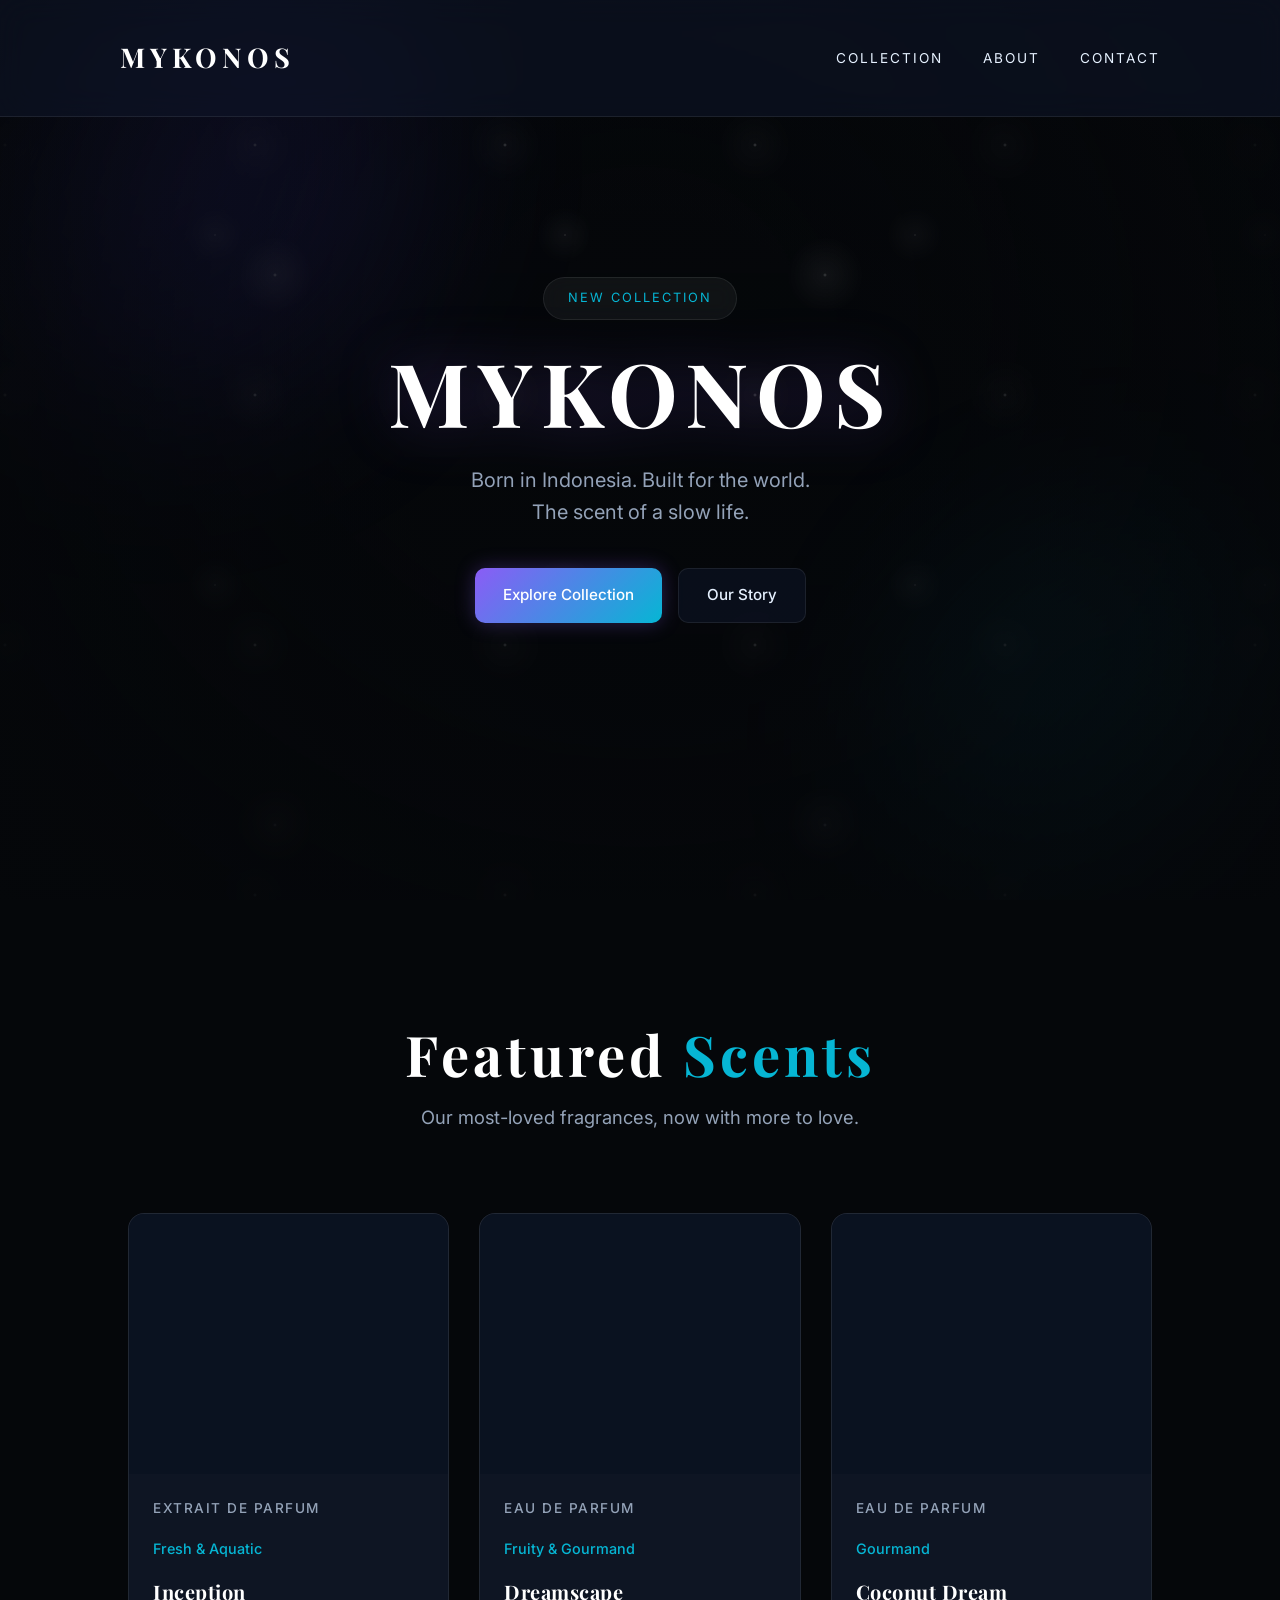
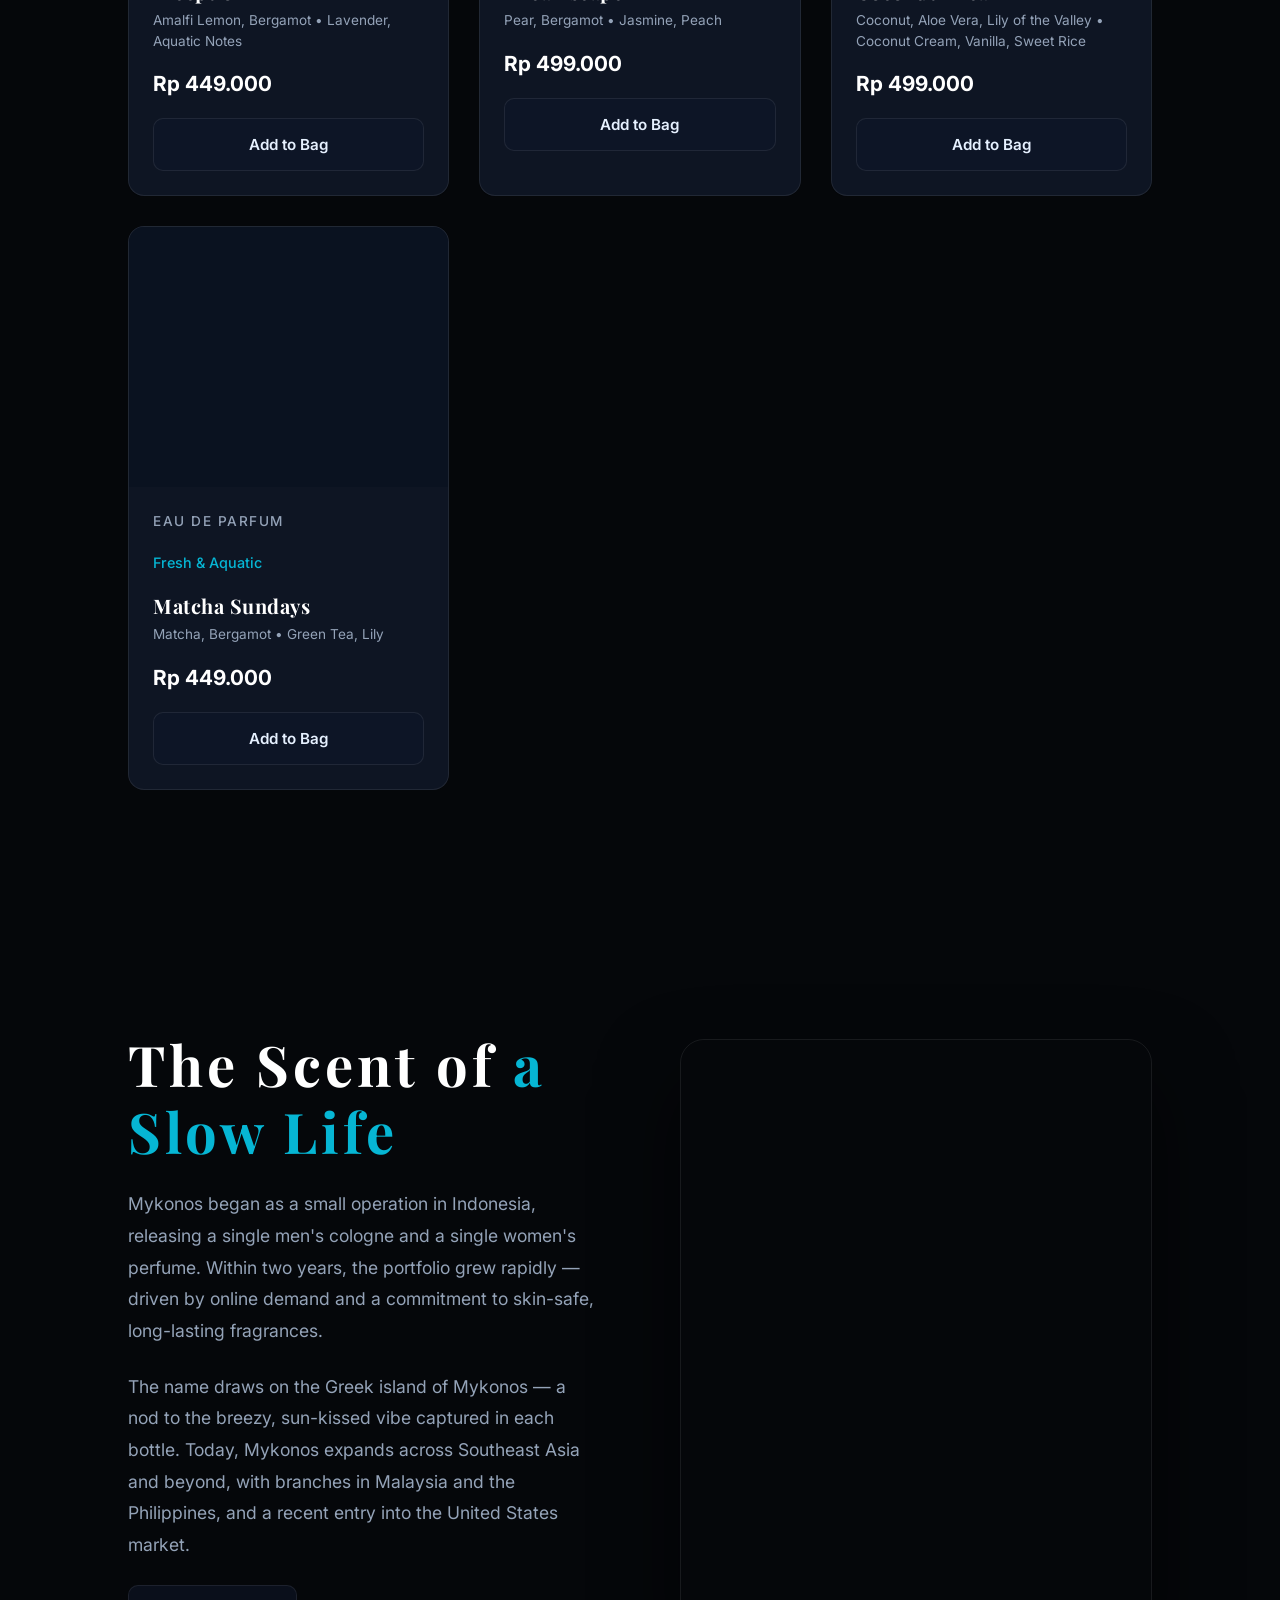
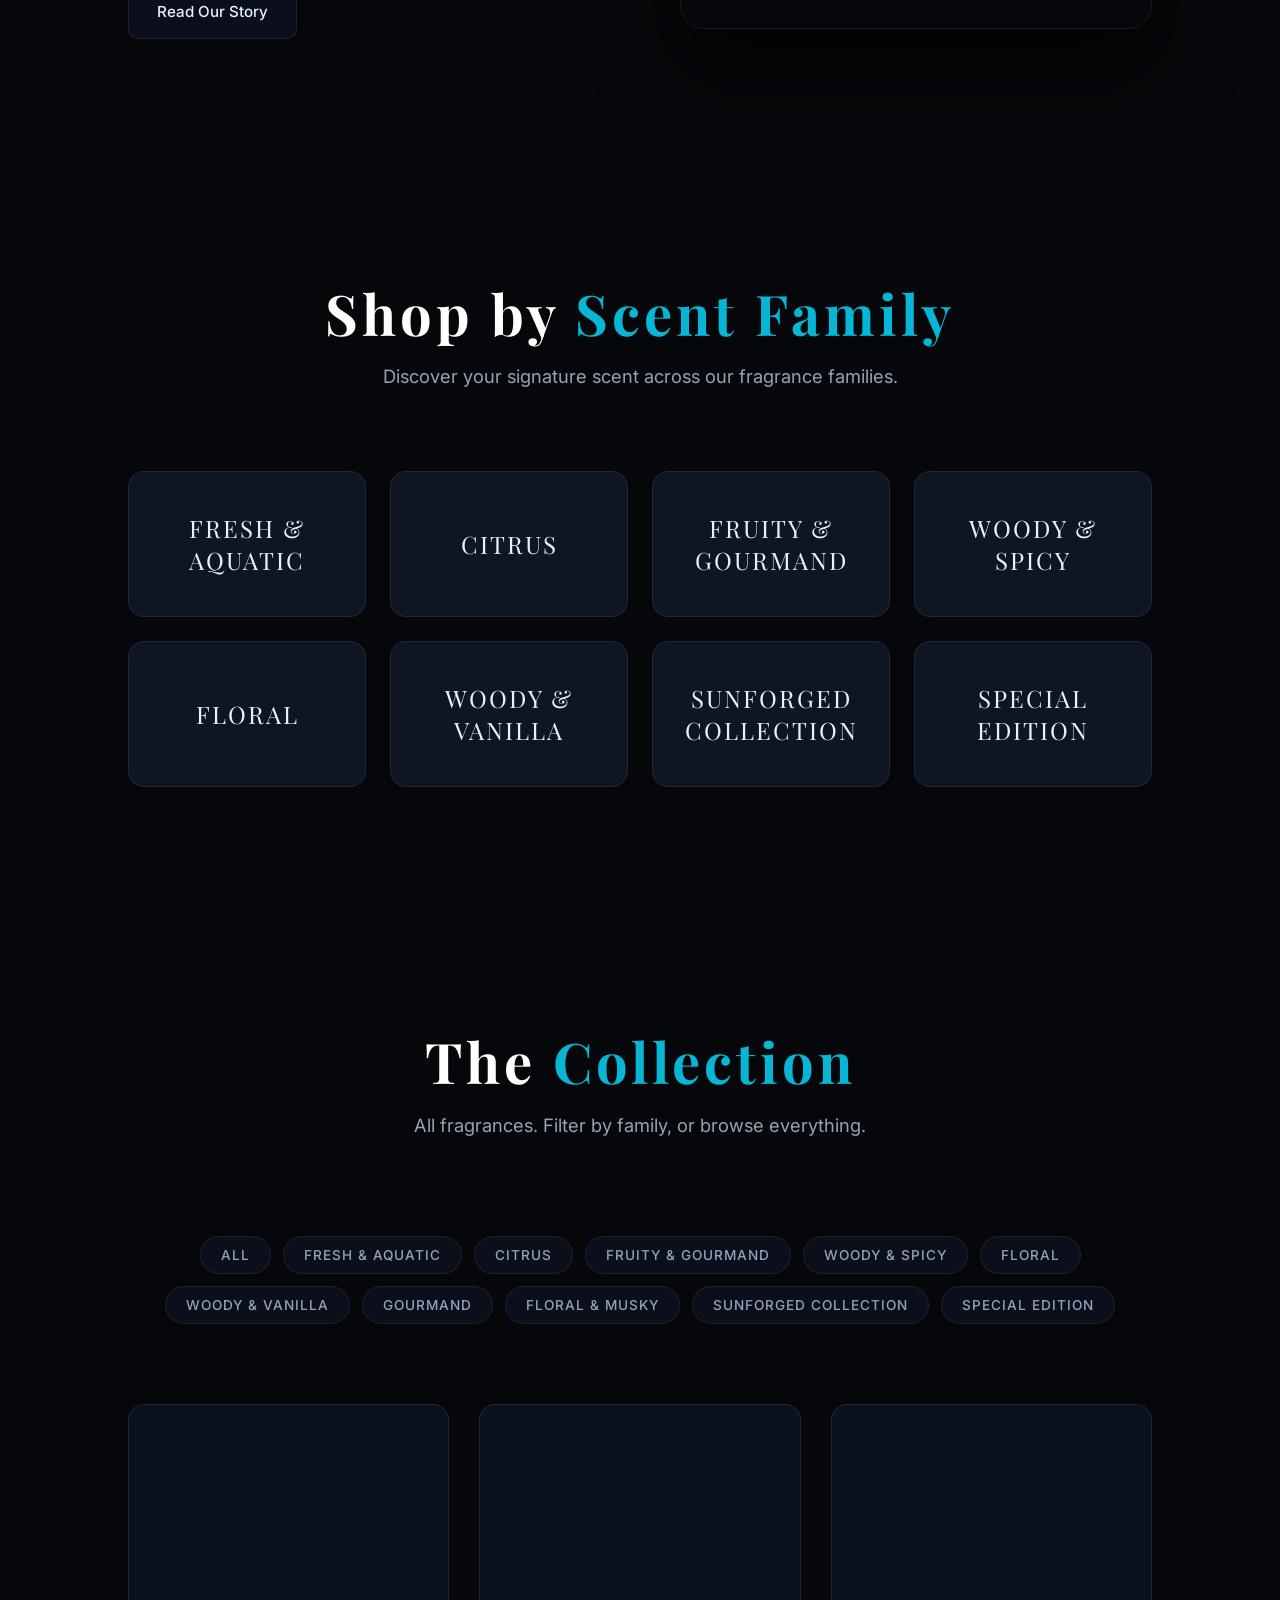
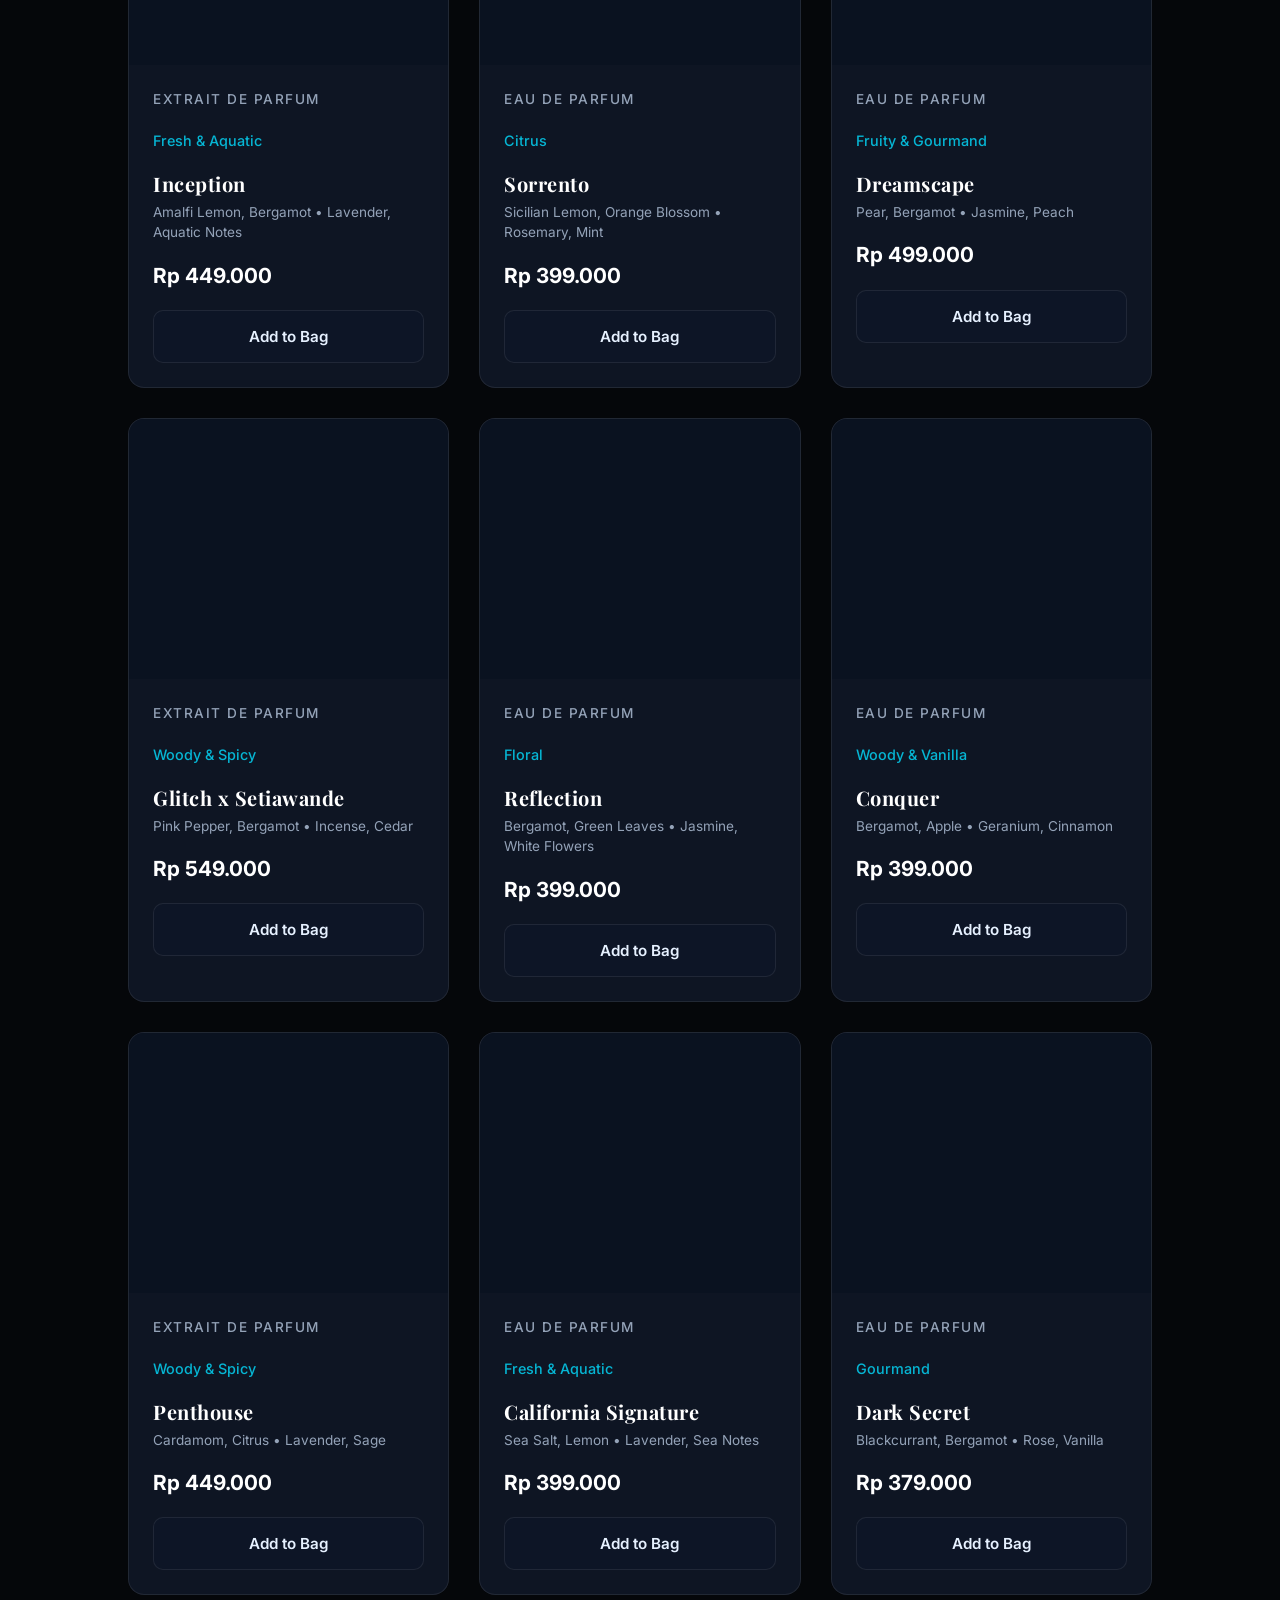
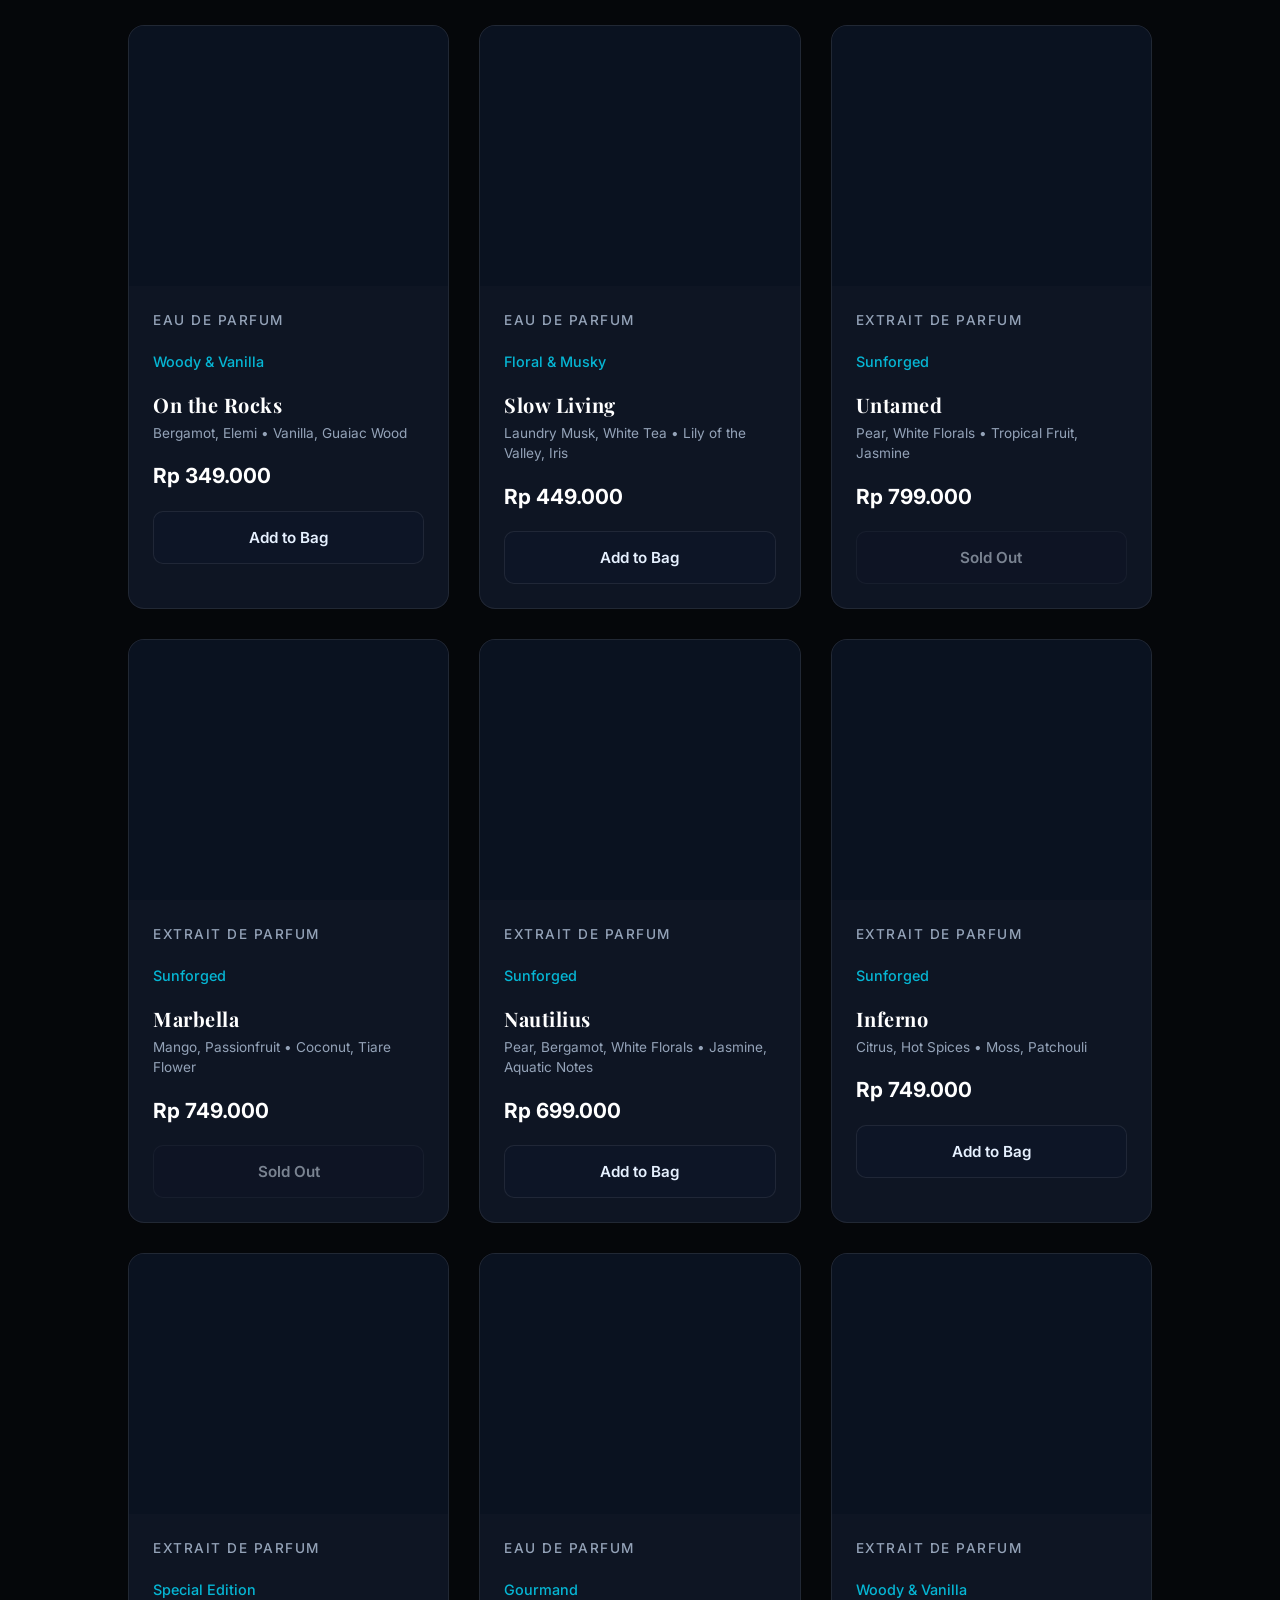
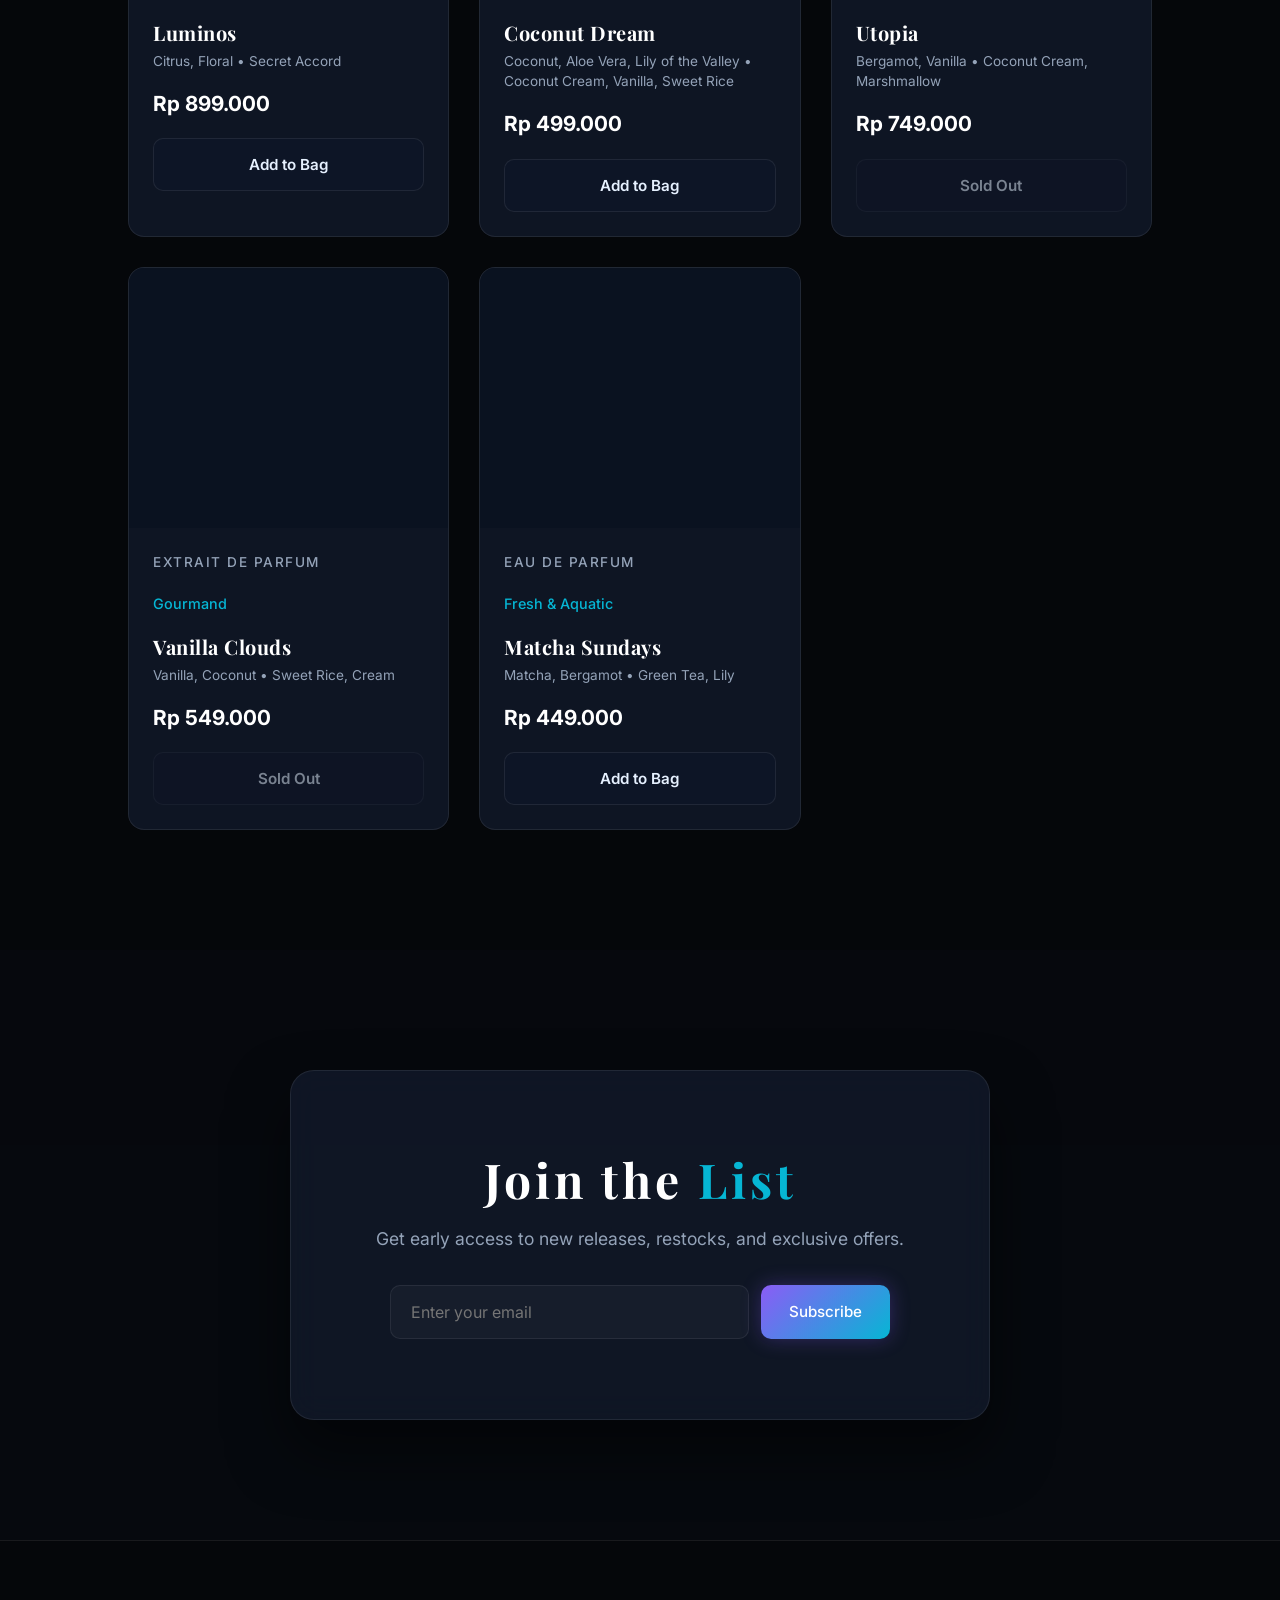
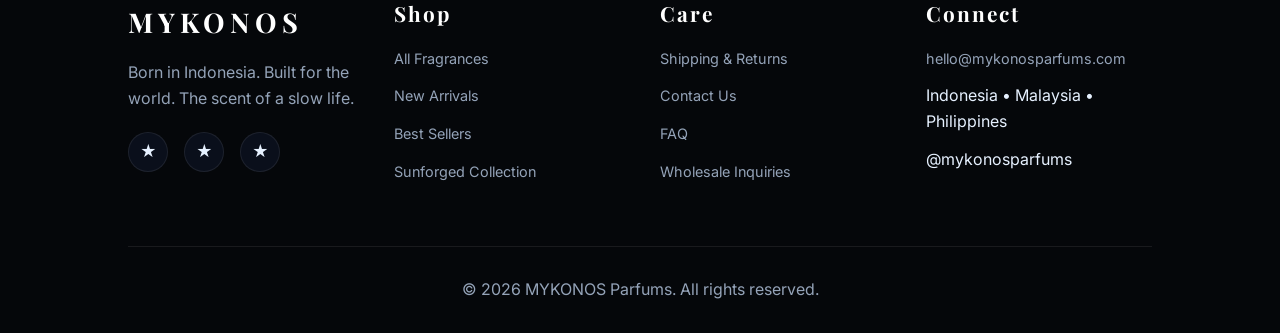
==== index.html @ 89424578 "refining" ====
<!DOCTYPE html>
<html lang="en">
<head>
    <meta charset="UTF-8">
    <meta name="viewport" content="width=device-width, initial-scale=1.0">
    <title>Mykonos Parfums — The Scent of a Slow Life</title>

    <link href="https://fonts.googleapis.com/css2?family=Playfair+Display:wght@500;700&family=Inter:wght@300;400;500&display=swap" rel="stylesheet">

    <link rel="stylesheet" href="assets/css/variables.css">
    <link rel="stylesheet" href="assets/css/layout.css">
    <link rel="stylesheet" href="assets/css/typography.css">
    <link rel="stylesheet" href="assets/css/components.css">
    <link rel="stylesheet" href="assets/css/pages.css">
    <link rel="stylesheet" href="assets/css/responsive.css">
</head>
<body>

<div class="nebula"></div>
<div class="stars"></div>

<nav class="navbar">
    <div class="nav-container">
        <div class="logo">MYKONOS</div>
        <ul class="nav-links">
            <li><a href="#collection">COLLECTION</a></li>
            <li><a href="#about">ABOUT</a></li>
            <li><a href="#contact">CONTACT</a></li>
        </ul>
        <button class="nav-mobile-btn" aria-label="Menu">☰</button>
    </div>
</nav>

<!-- HERO — Apple-style landing first section -->
<section class="hero landing-hero">
    <div class="hero-bg" style="background-image: url('Images and Videos/mykonos-grece.jpg')"></div>
    <div class="hero-overlay"></div>
    <div class="hero-content">
        <span class="hero-tag">New Collection</span>
        <h1>MYKONOS</h1>
        <p>Born in Indonesia. Built for the world.<br>The scent of a slow life.</p>
        <div class="hero-actions">
            <a href="#collection" class="btn btn-primary">Explore Collection</a>
            <a href="#about" class="btn btn-secondary">Our Story</a>
        </div>
    </div>
</section>

<!-- FEATURED SCENTS — horizontal highlight -->
<section class="section landing-section" id="featured">
    <div class="container">
        <div class="section-header">
            <h2>Featured <span>Scents</span></h2>
            <p>Our most-loved fragrances, now with more to love.</p>
        </div>
        <div class="products-grid" id="featured-grid"></div>
    </div>
</section>

<!-- BRAND STORY — centered text + image -->
<section class="section landing-section story-section" id="story">
    <div class="container story-layout">
        <div class="story-text">
            <h2>The Scent of <span>a Slow Life</span></h2>
            <p class="story-lead">
                Mykonos began as a small operation in Indonesia, releasing a single men's cologne and a single women's perfume.
                Within two years, the portfolio grew rapidly — driven by online demand and a commitment to skin-safe, long-lasting fragrances.
            </p>
            <p>
                The name draws on the Greek island of Mykonos — a nod to the breezy, sun-kissed vibe captured in each bottle.
                Today, Mykonos expands across Southeast Asia and beyond, with branches in Malaysia and the Philippines,
                and a recent entry into the United States market.
            </p>
            <a href="#about" class="btn btn-secondary">Read Our Story</a>
        </div>
        <div class="story-image">
            <div class="story-media-wrap">
                <img src="Images and Videos/mykonos-grece.jpg" alt="Mykonos Brand" loading="lazy" onerror="this.style.display='none'">
            </div>
        </div>
    </div>
</section>

<!-- COLLECTION CATEGORIES — Apple-style category tiles -->
<section class="section landing-section" id="categories">
    <div class="container">
        <div class="section-header">
            <h2>Shop by <span>Scent Family</span></h2>
            <p>Discover your signature scent across our fragrance families.</p>
        </div>
        <div class="category-grid" id="category-grid"></div>
    </div>
</section>

<!-- FULL COLLECTION -->
<section class="section landing-section" id="collection">
    <div class="container">
        <div class="section-header">
            <h2>The <span>Collection</span></h2>
            <p>All fragrances. Filter by family, or browse everything.</p>
        </div>
        <div class="collection-header-actions">
            <div class="collection-count" id="collection-count"></div>
            <div class="filters" id="filters"></div>
        </div>
        <div class="products-grid" id="collection-grid"></div>
    </div>
</section>

<!-- NEWSLETTER -->
<section class="section landing-section newsletter-section">
    <div class="container newsletter-card">
        <div class="newsletter-content">
            <h2>Join the <span>List</span></h2>
            <p>Get early access to new releases, restocks, and exclusive offers.</p>
            <form class="newsletter-form" id="newsletter-form">
                <input type="email" placeholder="Enter your email" required />
                <button type="submit" class="btn btn-primary">Subscribe</button>
            </form>
        </div>
    </div>
</section>

<footer>
    <div class="container">
        <div class="footer-grid">
            <div class="footer-brand">
                <div class="logo">MYKONOS</div>
                <p>Born in Indonesia. Built for the world. The scent of a slow life.</p>
                <div class="social-links">
                    <a href="#" aria-label="Instagram">★</a>
                    <a href="#" aria-label="TikTok">★</a>
                    <a href="#" aria-label="WhatsApp">★</a>
                </div>
            </div>
            <div class="footer-section">
                <h4>Shop</h4>
                <ul>
                    <li><a href="#collection">All Fragrances</a></li>
                    <li><a href="#collection">New Arrivals</a></li>
                    <li><a href="#collection">Best Sellers</a></li>
                    <li><a href="#collection">Sunforged Collection</a></li>
                </ul>
            </div>
            <div class="footer-section">
                <h4>Care</h4>
                <ul>
                    <li><a href="#">Shipping &amp; Returns</a></li>
                    <li><a href="#contact">Contact Us</a></li>
                    <li><a href="#">FAQ</a></li>
                    <li><a href="#">Wholesale Inquiries</a></li>
                </ul>
            </div>
            <div class="footer-section">
                <h4>Connect</h4>
                <ul>
                    <li><a href="mailto:hello@mykonosparfums.com">hello@mykonosparfums.com</a></li>
                    <li>Indonesia • Malaysia • Philippines</li>
                    <li>@mykonosparfums</li>
                </ul>
            </div>
        </div>
        <div class="footer-bottom">
            <p>&copy; 2026 MYKONOS Parfums. All rights reserved.</p>
        </div>
    </div>
</footer>

<script src="assets/js/config.js"></script>
<script src="assets/js/products.js"></script>
<script src="assets/js/nav.js"></script>
<script>
    document.addEventListener("DOMContentLoaded", async () => {
        initNav();
        await catalog.init("#collection-grid", "collection-count");

        // Featured scents (best sellers + new)
        const featured = catalog.products.filter(p => p.badge === "best-seller" || p.badge === "new");
        const featuredGrid = document.getElementById("featured-grid");
        if (featuredGrid) {
            featuredGrid.innerHTML = featured.map(p => catalog.cardHTML(p)).join("");
        }

        // Category tiles
        const categories = [
            { name: "Fresh & Aquatic", key: "Fresh & Aquatic" },
            { name: "Citrus", key: "Citrus" },
            { name: "Fruity & Gourmand", key: "Fruity & Gourmand" },
            { name: "Woody & Spicy", key: "Woody & Spicy" },
            { name: "Floral", key: "Floral" },
            { name: "Woody & Vanilla", key: "Woody & Vanilla" },
            { name: "Sunforged Collection", key: "sunforged" },
            { name: "Special Edition", key: "Special Edition" }
        ];
        const catGrid = document.getElementById("category-grid");
        if (catGrid) {
            catGrid.innerHTML = categories.map(c => `
                <button class="category-tile" data-filter="${c.key}">
                    <span class="category-name">${c.name}</span>
                </button>
            `).join("");
            catGrid.querySelectorAll(".category-tile").forEach(btn => {
                btn.addEventListener("click", () => {
                    catalog.setFilter(btn.dataset.filter);
                    document.getElementById("collection").scrollIntoView({ behavior: "smooth" });
                });
            });
        }

        // Filter buttons for collection section
        const filterLabels = {
            all: "All",
            "Fresh & Aquatic": "Fresh & Aquatic",
            Citrus: "Citrus",
            "Fruity & Gourmand": "Fruity & Gourmand",
            "Woody & Spicy": "Woody & Spicy",
            Floral: "Floral",
            "Woody & Vanilla": "Woody & Vanilla",
            Gourmand: "Gourmand",
            "Floral & Musky": "Floral & Musky",
            Sunforged: "Sunforged Collection",
            "Special Edition": "Special Edition"
        };
        const filtersEl = document.getElementById("filters");
        const allFilters = ["all", ...Object.keys(filterLabels).filter(f => f !== "all")];
        filtersEl.innerHTML = allFilters.map(f => `
            <button class="filter-btn" data-filter="${f}">${filterLabels[f] || f}</button>
        `).join("");
        filtersEl.querySelectorAll(".filter-btn").forEach(btn => {
            btn.addEventListener("click", () => {
                catalog.setFilter(btn.dataset.filter);
            });
        });

        // Newsletter form
        const nlForm = document.getElementById("newsletter-form");
        if (nlForm) {
            nlForm.addEventListener("submit", (e) => {
                e.preventDefault();
                const btn = nlForm.querySelector("button");
                const orig = btn.textContent;
                btn.textContent = "Subscribed...";
                btn.disabled = true;
                setTimeout(() => {
                    btn.textContent = "Subscribe";
                    btn.disabled = false;
                    nlForm.reset();
                    alert("Thank you for subscribing!");
                }, 1000);
            });
        }
    });
</script>

</body>
</html>
---- assets/css/variables.css ----
/* =========================================
   MYKONOS PARFUMS — CSS VARIABLES
   Dark Space Theme
   ========================================= */
:root {
    /* Backgrounds */
    --bg-deep: #05070a;
    --bg-surface: rgba(15, 23, 42, 0.55);
    --bg-card: rgba(20, 30, 50, 0.65);
    --bg-card-hover: rgba(30, 40, 60, 0.75);

    /* Text */
    --text-main: #e6f1ff;
    --text-muted: #94a3b8;
    --text-accent: #06b6d4;
    --text-gold: #f59e0b;

    /* Accents */
    --accent-purple: #8b5cf6;
    --accent-teal: #06b6d4;
    --accent-gold: #f59e0b;
    --accent-pink: #ec4899;
    --accent-glow: rgba(139, 92, 246, 0.35);

    /* Borders */
    --border: rgba(255, 255, 255, 0.08);
    --border-focus: rgba(139, 92, 246, 0.4);

    /* Badge colors */
    --badge-new: #06b6d4;
    --badge-best: #8b5cf6;
    --badge-collab: #ec4899;
    --badge-sunforged: #f59e0b;
    --badge-glow: #a855f7;
    --badge-sold: #64748b;

    /* Typography */
    --font-serif: 'Playfair Display', serif;
    --font-sans: 'Inter', sans-serif;

    /* Transitions & spacing */
    --transition: 0.4s cubic-bezier(0.23, 1, 0.32, 1);
    --transition-fast: 0.2s ease;
    --radius: 16px;
    --radius-lg: 24px;
    --max-width: 1200px;
    --header-height: 80px;
}
---- assets/css/layout.css ----
/* =========================================
   MYKONOS PARFUMS — RESET & BASE
   ========================================= */
* {
    margin: 0;
    padding: 0;
    box-sizing: border-box;
}

html {
    scroll-behavior: smooth;
}

body {
    background: var(--bg-deep);
    color: var(--text-main);
    font-family: var(--font-sans);
    overflow-x: hidden;
    line-height: 1.6;
}

a {
    color: inherit;
    text-decoration: none;
}

ul, ol {
    list-style: none;
}

img {
    max-width: 100%;
    display: block;
}

button {
    font-family: inherit;
    cursor: pointer;
    border: none;
    background: none;
}

input, textarea, select {
    font-family: inherit;
}

.section {
    padding: 100px 10%;
    position: relative;
    z-index: 1;
}

.section-header {
    text-align: center;
    margin-bottom: 60px;
}

.section-header h2 {
    font-family: var(--font-serif);
    font-size: 3rem;
    letter-spacing: 3px;
    color: #ffffff;
    margin-bottom: 12px;
}

.section-header p {
    color: var(--text-muted);
    font-size: 1.1rem;
}

.section-header h2 span {
    color: var(--accent-teal);
}

.container {
    max-width: var(--max-width);
    margin: 0 auto;
}

/* NEBULA BACKGROUND */
.nebula {
    position: fixed;
    inset: 0;
    z-index: -1;
    overflow: hidden;
}

.nebula::before,
.nebula::after {
    content: "";
    position: absolute;
    border-radius: 50%;
    filter: blur(80px);
    opacity: 0.35;
    animation: nebula-drift 20s ease-in-out infinite alternate;
}

.nebula::before {
    width: 600px;
    height: 600px;
    background: radial-gradient(circle, #4f46e5, transparent);
    top: -150px;
    left: -150px;
    animation-delay: 0s;
}

.nebula::after {
    width: 500px;
    height: 500px;
    background: radial-gradient(circle, #0891b2, transparent);
    bottom: -100px;
    right: -100px;
    animation-delay: -5s;
}

@keyframes nebula-drift {
    0% { transform: translate(0, 0) scale(1); }
    100% { transform: translate(40px, -60px) scale(1.15); }
}

/* STARFIELD */
.stars {
    position: fixed;
    inset: 0;
    z-index: -1;
    opacity: 0.4;
    pointer-events: none;
    background-image:
        radial-gradient(white, rgba(255,255,255,0.2) 2px, transparent 40px),
        radial-gradient(white, rgba(255,255,255,0.15) 1px, transparent 30px),
        radial-gradient(white, rgba(255,255,255,0.1) 2px, transparent 40px);
    background-size: 550px 550px, 350px 350px, 250px 250px;
    background-position: 0 0, 40px 60px, 130px 270px;
}
---- assets/css/typography.css ----
/* =========================================
   MYKONOS PARFUMS — TYPOGRAPHY
   ========================================= */
h1, h2, h3, h4 {
    font-family: var(--font-serif);
    font-weight: 700;
    letter-spacing: 0.5px;
    line-height: 1.2;
}

p {
    color: var(--text-muted);
    font-size: 1rem;
}

/* NAVBAR */
.navbar {
    position: fixed;
    width: 100%;
    top: 0;
    z-index: 200;
    background: var(--bg-surface);
    backdrop-filter: blur(16px);
    border-bottom: 1px solid var(--border);
}

.nav-container {
    display: flex;
    justify-content: space-between;
    align-items: center;
    padding: 18px 60px;
    max-width: var(--max-width);
    margin: 0 auto;
}

.logo {
    font-family: var(--font-serif);
    font-size: 1.7rem;
    letter-spacing: 5px;
    color: #ffffff;
    font-weight: 700;
}

.nav-links {
    display: flex;
    gap: 40px;
    list-style: none;
}

.nav-links a {
    text-decoration: none;
    color: var(--text-main);
    font-size: 0.85rem;
    letter-spacing: 2px;
    text-transform: uppercase;
    transition: var(--transition);
    position: relative;
}

.nav-links a::after {
    content: "";
    position: absolute;
    bottom: -4px;
    left: 0;
    width: 0;
    height: 1.5px;
    background: linear-gradient(90deg, var(--accent-purple), var(--accent-teal));
    transition: var(--transition);
}

.nav-links a:hover {
    color: var(--accent-teal);
}

.nav-links a:hover::after {
    width: 100%;
}

.nav-mobile-btn {
    display: none;
    color: var(--text-main);
    font-size: 1.5rem;
}

/* HERO */
.hero {
    height: 100vh;
    position: relative;
    overflow: hidden;
    display: flex;
    align-items: center;
    justify-content: center;
    text-align: center;
    padding: 0 20px;
}

.hero video {
    position: absolute;
    inset: 0;
    width: 100%;
    height: 100%;
    object-fit: cover;
    z-index: 0;
    transform: scale(1.05);
}

.hero::before {
    content: "";
    position: absolute;
    inset: 0;
    background: radial-gradient(circle at 50% 50%, transparent 30%, var(--bg-deep) 100%);
    z-index: 1;
}

.hero-content {
    position: relative;
    z-index: 2;
    max-width: 800px;
}

.hero-tag {
    display: inline-block;
    padding: 8px 20px;
    background: var(--bg-surface);
    border: 1px solid var(--border);
    border-radius: 50px;
    font-size: 0.8rem;
    text-transform: uppercase;
    letter-spacing: 2px;
    color: var(--accent-teal);
    margin-bottom: 20px;
    backdrop-filter: blur(10px);
}

.hero h1 {
    font-size: 6rem;
    letter-spacing: 10px;
    text-transform: uppercase;
    color: #ffffff;
    margin: 0 0 20px 0;
    filter: drop-shadow(0 0 30px rgba(139, 92, 246, 0.4));
    animation: hero-glow 4s ease-in-out infinite alternate;
}

@keyframes hero-glow {
    0% { filter: drop-shadow(0 0 25px rgba(139, 92, 246, 0.3)); }
    100% { filter: drop-shadow(0 0 40px rgba(139, 92, 246, 0.6)); }
}

.hero p {
    color: var(--text-muted);
    font-size: 1.1rem;
    margin-bottom: 30px;
    max-width: 600px;
    margin-left: auto;
    margin-right: auto;
}

.hero-actions {
    display: flex;
    gap: 16px;
    justify-content: center;
    flex-wrap: wrap;
}

.btn {
    display: inline-flex;
    align-items: center;
    justify-content: center;
    gap: 8px;
    padding: 14px 28px;
    border-radius: 10px;
    font-weight: 500;
    font-size: 0.95rem;
    transition: var(--transition);
    text-decoration: none;
}

.btn-primary {
    background: linear-gradient(135deg, var(--accent-purple), var(--accent-teal));
    color: #ffffff;
    box-shadow: 0 0 20px rgba(139, 92, 246, 0.3);
}

.btn-primary:hover {
    filter: brightness(1.15);
    transform: translateY(-2px);
    box-shadow: 0 0 30px rgba(139, 92, 246, 0.5);
}

.btn-secondary {
    background: var(--bg-surface);
    border: 1px solid var(--border);
    color: var(--text-main);
}

.btn-secondary:hover {
    border-color: var(--accent-purple);
    color: #ffffff;
    background: rgba(139, 92, 246, 0.1);
}
---- assets/css/components.css ----
/* =========================================
   MYKONOS PARFUMS — COMPONENTS
   Product cards, badges, filters, forms
   ========================================= */

/* BADGES */
.badge {
    display: inline-flex;
    align-items: center;
    gap: 6px;
    padding: 4px 10px;
    border-radius: 20px;
    font-size: 0.7rem;
    font-weight: 600;
    text-transform: uppercase;
    letter-spacing: 1px;
}

.badge-new { background: rgba(6, 182, 212, 0.15); color: var(--badge-new); border: 1px solid rgba(6, 182, 212, 0.3); }
.badge-best { background: rgba(139, 92, 246, 0.15); color: var(--badge-best); border: 1px solid rgba(139, 92, 246, 0.3); }
.badge-collab { background: rgba(236, 72, 153, 0.15); color: var(--badge-collab); border: 1px solid rgba(236, 72, 153, 0.3); }
.badge-sunforged { background: rgba(245, 158, 11, 0.15); color: var(--badge-sunforged); border: 1px solid rgba(245, 158, 11, 0.3); }
.badge-glow { background: rgba(168, 85, 247, 0.15); color: var(--badge-glow); border: 1px solid rgba(168, 85, 247, 0.3); }
.badge-sold { background: rgba(100, 116, 139, 0.15); color: var(--badge-sold); border: 1px solid rgba(100, 116, 139, 0.3); }

/* PRODUCT GRID */
.products-grid {
    display: grid;
    grid-template-columns: repeat(auto-fill, minmax(240px, 1fr));
    gap: 30px;
}

.product-card {
    background: var(--bg-card);
    border: 1px solid var(--border);
    border-radius: var(--radius);
    overflow: hidden;
    backdrop-filter: blur(10px);
    transition: var(--transition);
    display: flex;
    flex-direction: column;
    position: relative;
}

.product-card::before {
    content: "";
    position: absolute;
    inset: 0;
    background: linear-gradient(135deg, rgba(139, 92, 246, 0.05), rgba(6, 182, 212, 0.05));
    opacity: 0;
    transition: var(--transition);
    pointer-events: none;
}

.product-card:hover {
    transform: translateY(-8px);
    border-color: rgba(139, 92, 246, 0.4);
    box-shadow: 0 30px 60px rgba(139, 92, 246, 0.15);
}

.product-card:hover::before {
    opacity: 1;
}

.product-img-wrap {
    height: 260px;
    position: relative;
    overflow: hidden;
    background: #0a1220;
}

.product-img {
    width: 100%;
    height: 100%;
    object-fit: cover;
    transition: var(--transition);
}

.product-card:hover .product-img {
    transform: scale(1.05);
}

.product-actions-overlay {
    position: absolute;
    inset: 0;
    display: flex;
    align-items: center;
    justify-content: center;
    gap: 12px;
    opacity: 0;
    transition: var(--transition);
    background: rgba(5, 7, 10, 0.7);
    backdrop-filter: blur(4px);
}

.product-card:hover .product-actions-overlay {
    opacity: 1;
}

.quick-add {
    width: 40px;
    height: 40px;
    border-radius: 50%;
    background: linear-gradient(135deg, var(--accent-purple), var(--accent-teal));
    color: #ffffff;
    display: flex;
    align-items: center;
    justify-content: center;
    font-size: 1rem;
    transition: var(--transition);
}

.quick-add:hover {
    transform: scale(1.1);
    box-shadow: 0 0 20px rgba(139, 92, 246, 0.5);
}

.product-info {
    padding: 20px;
    flex: 1;
    display: flex;
    flex-direction: column;
}

.product-meta {
    display: flex;
    justify-content: space-between;
    align-items: flex-start;
    gap: 10px;
    margin-bottom: 10px;
    flex-wrap: wrap;
}

.product-badge {
    margin-top: 4px;
}

.product-card h3 {
    font-size: 1.15rem;
    margin: 0 0 6px 0;
    color: #ffffff;
}

.product-edition {
    font-size: 0.8rem;
    color: var(--text-muted);
    text-transform: uppercase;
    letter-spacing: 1px;
    font-weight: 500;
}

.product-family {
    font-size: 0.8rem;
    color: var(--accent-teal);
    margin-bottom: 10px;
    font-weight: 500;
}

.product-notes {
    font-size: 0.75rem;
    color: var(--text-muted);
    margin-bottom: 14px;
    line-height: 1.5;
}

.product-price {
    font-size: 1.1rem;
    font-weight: 600;
    color: #ffffff;
    margin-bottom: 12px;
}

.product-btn {
    width: 100%;
    padding: 12px;
    background: var(--bg-surface);
    border: 1px solid var(--border);
    color: var(--text-main);
    border-radius: 8px;
    font-weight: 500;
    font-size: 0.9rem;
    transition: var(--transition);
}

.product-btn:hover {
    background: var(--accent-purple);
    border-color: var(--accent-purple);
    color: #ffffff;
}

.product-btn:disabled {
    opacity: 0.5;
    cursor: not-allowed;
}

/* FILTERS */
.filters {
    display: flex;
    gap: 12px;
    flex-wrap: wrap;
    justify-content: center;
    margin-bottom: 50px;
}

.filter-btn {
    padding: 10px 20px;
    border-radius: 50px;
    border: 1px solid var(--border);
    background: var(--bg-surface);
    color: var(--text-muted);
    font-size: 0.85rem;
    font-weight: 500;
    transition: var(--transition);
    cursor: pointer;
    text-transform: uppercase;
    letter-spacing: 1px;
}

.filter-btn:hover {
    border-color: var(--accent-purple);
    color: #ffffff;
    background: rgba(139, 92, 246, 0.1);
}

.filter-btn.active {
    background: var(--accent-purple);
    border-color: var(--accent-purple);
    color: #ffffff;
    box-shadow: 0 0 20px rgba(139, 92, 246, 0.3);
}

/* PRODUCT DETAIL PAGE */
.product-hero {
    padding: 140px 10% 80px;
    position: relative;
    overflow: hidden;
}

.product-hero video {
    position: absolute;
    inset: 0;
    width: 100%;
    height: 100%;
    object-fit: cover;
    z-index: 0;
    opacity: 0.6;
}

.product-hero::before {
    content: "";
    position: absolute;
    inset: 0;
    background: radial-gradient(circle at 50% 50%, transparent 20%, var(--bg-deep) 100%);
    z-index: 1;
}

.product-hero-content {
    position: relative;
    z-index: 2;
    max-width: 700px;
    text-align: center;
}

.product-hero h1 {
    font-size: 4rem;
    letter-spacing: 6px;
    margin-bottom: 16px;
    color: #ffffff;
}

.product-hero .badge {
    margin-bottom: 20px;
    display: inline-block;
}

.product-detail {
    padding: 80px 10%;
    display: grid;
    grid-template-columns: 1fr 1fr;
    gap: 80px;
    align-items: start;
}

.product-detail-image {
    position: relative;
    border-radius: var(--radius-lg);
    overflow: hidden;
    border: 1px solid var(--border);
    box-shadow: 0 30px 60px rgba(0, 0, 0, 0.5);
}

.product-detail-image img {
    width: 100%;
    height: auto;
    display: block;
}

.product-detail-image::after {
    content: "";
    position: absolute;
    inset: 0;
    background: linear-gradient(to bottom, transparent 0%, rgba(5, 7, 10, 0.4) 100%);
    pointer-events: none;
}

.product-detail-info {
    display: flex;
    flex-direction: column;
    gap: 24px;
}

.product-detail-meta {
    display: flex;
    gap: 16px;
    flex-wrap: wrap;
}

.product-detail-meta span {
    font-size: 0.85rem;
    color: var(--text-muted);
    text-transform: uppercase;
    letter-spacing: 1px;
}

.product-detail-info h1 {
    font-size: 3rem;
    letter-spacing: 3px;
    margin-bottom: 16px;
    color: #ffffff;
}

.product-family-tag {
    font-size: 0.9rem;
    color: var(--accent-teal);
    font-weight: 500;
    text-transform: uppercase;
    letter-spacing: 1px;
}

.product-price-block {
    font-size: 1.5rem;
    font-weight: 700;
    color: #ffffff;
}

.product-sizes {
    display: flex;
    gap: 12px;
    margin: 20px 0;
}

.size-btn {
    padding: 12px 20px;
    border: 1px solid var(--border);
    background: var(--bg-surface);
    color: var(--text-main);
    border-radius: 8px;
    font-size: 0.9rem;
    transition: var(--transition);
    cursor: pointer;
}

.size-btn:hover, .size-btn.active {
    border-color: var(--accent-purple);
    background: rgba(139, 92, 246, 0.15);
    color: #ffffff;
}

.product-notes-section h3 {
    font-family: var(--font-serif);
    font-size: 1.5rem;
    color: #ffffff;
    margin-bottom: 16px;
}

.notes-grid {
    display: grid;
    grid-template-columns: repeat(3, 1fr);
    gap: 16px;
}

.note-group h4 {
    color: var(--accent-teal);
    font-size: 0.9rem;
    text-transform: uppercase;
    letter-spacing: 1px;
    margin-bottom: 8px;
}

.note-group ul {
    list-style: none;
    padding-left: 0;
}

.note-group li {
    font-size: 0.9rem;
    color: var(--text-muted);
    margin-bottom: 4px;
}

.product-actions {
    display: flex;
    gap: 16px;
    margin-top: 10px;
}

.btn-add {
    flex: 1;
    padding: 16px 24px;
    background: linear-gradient(135deg, var(--accent-purple), var(--accent-teal));
    color: #ffffff;
    border-radius: 10px;
    font-weight: 600;
    font-size: 1rem;
    text-align: center;
    transition: var(--transition);
}

.btn-add:hover {
    filter: brightness(1.15);
    box-shadow: 0 0 30px rgba(139, 92, 246, 0.5);
}

.btn-add:disabled {
    opacity: 0.5;
    cursor: not-allowed;
}

.btn-sample {
    padding: 16px 24px;
    background: var(--bg-surface);
    border: 1px solid var(--border);
    color: var(--text-main);
    border-radius: 10px;
    font-weight: 600;
    font-size: 1rem;
    text-align: center;
    transition: var(--transition);
}

.btn-sample:hover {
    border-color: var(--accent-purple);
    color: #ffffff;
}

.product-description {
    line-height: 1.8;
    font-size: 1rem;
}

.product-description p {
    margin-bottom: 16px;
}

/* FOOTER */
footer {
    padding: 60px 10% 30px;
    border-top: 1px solid var(--border);
    background: var(--bg-deep);
}

/* =========================================
   APPLE-STYLE LANDING PAGE
   ========================================= */

/* LANDING HERO — static image background */
.landing-hero {
    height: 100vh;
    position: relative;
    overflow: hidden;
    display: flex;
    align-items: center;
    justify-content: center;
    text-align: center;
    padding: 0 20px;
}

.hero-bg {
    position: absolute;
    inset: 0;
    z-index: 0;
    background-size: cover;
    background-position: center;
    transform: scale(1.02);
    will-change: transform;
}

.hero-overlay {
    position: absolute;
    inset: 0;
    z-index: 1;
    background: linear-gradient(180deg, rgba(5, 7, 10, 0.25) 0%, rgba(5, 7, 10, 0.75) 100%);
}

.landing-hero .hero-content {
    position: relative;
    z-index: 2;
    max-width: 800px;
}

.landing-hero .hero-tag {
    display: inline-block;
    padding: 10px 24px;
    background: rgba(255, 255, 255, 0.05);
    border: 1px solid var(--border);
    border-radius: 50px;
    font-size: 0.8rem;
    text-transform: uppercase;
    letter-spacing: 2px;
    color: var(--accent-teal);
    margin-bottom: 24px;
    backdrop-filter: blur(10px);
}

.landing-hero h1 {
    font-size: 5.5rem;
    letter-spacing: 8px;
    text-transform: uppercase;
    color: #ffffff;
    margin: 0 0 24px 0;
    line-height: 1.1;
    filter: drop-shadow(0 0 30px rgba(139, 92, 246, 0.3));
}

.landing-hero p {
    font-size: 1.25rem;
    color: var(--text-muted);
    margin-bottom: 40px;
    line-height: 1.6;
    max-width: 600px;
    margin-left: auto;
    margin-right: auto;
}

/* LANDING SECTIONS */
.landing-section {
    padding: 120px 10%;
    position: relative;
    z-index: 1;
}

.section-header {
    text-align: center;
    margin-bottom: 80px;
}

.section-header h2 {
    font-family: var(--font-serif);
    font-size: 3.5rem;
    letter-spacing: 4px;
    color: #ffffff;
    margin-bottom: 16px;
}

.section-header p {
    color: var(--text-muted);
    font-size: 1.15rem;
    max-width: 600px;
    margin: 0 auto;
}

.section-header h2 span {
    color: var(--accent-teal);
}

/* STORY SECTION */
.story-layout {
    display: grid;
    grid-template-columns: 1fr 1fr;
    gap: 80px;
    align-items: center;
}

.story-text h2 {
    font-family: var(--font-serif);
    font-size: 3.5rem;
    letter-spacing: 4px;
    color: #ffffff;
    margin-bottom: 24px;
    line-height: 1.2;
}

.story-text h2 span {
    color: var(--accent-teal);
}

.story-lead {
    font-size: 1.4rem;
    color: #ffffff;
    line-height: 1.7;
    margin-bottom: 24px;
    font-weight: 400;
}

.story-text p {
    font-size: 1.1rem;
    color: var(--text-muted);
    line-height: 1.8;
    margin-bottom: 24px;
}

.story-image {
    display: flex;
    justify-content: center;
}

.story-media-wrap {
    position: relative;
    border-radius: var(--radius-lg);
    overflow: hidden;
    border: 1px solid var(--border);
    box-shadow: 0 40px 80px rgba(0, 0, 0, 0.6);
    max-width: 500px;
    width: 100%;
    aspect-ratio: 4 / 5;
}

.story-media-wrap img {
    width: 100%;
    height: 100%;
    object-fit: cover;
    display: block;
}

/* CATEGORY GRID */
.category-grid {
    display: grid;
    grid-template-columns: repeat(auto-fit, minmax(200px, 1fr));
    gap: 24px;
}

.category-tile {
    display: flex;
    align-items: center;
    justify-content: center;
    padding: 40px 24px;
    border: 1px solid var(--border);
    border-radius: var(--radius);
    background: var(--bg-card);
    backdrop-filter: blur(10px);
    color: var(--text-main);
    font-family: var(--font-serif);
    font-size: 1.5rem;
    letter-spacing: 2px;
    text-transform: uppercase;
    cursor: pointer;
    transition: var(--transition);
    text-align: center;
}

.category-tile:hover {
    border-color: var(--accent-purple);
    background: rgba(139, 92, 246, 0.1);
    transform: translateY(-4px);
    box-shadow: 0 20px 40px rgba(139, 92, 246, 0.15);
}

.category-tile .category-name {
    display: block;
}

/* NEWSLETTER */
.newsletter-section {
    background: rgba(10, 15, 25, 0.3);
}

.newsletter-card {
    background: var(--bg-card);
    backdrop-filter: blur(16px);
    border: 1px solid var(--border);
    border-radius: var(--radius-lg);
    padding: 80px 60px;
    text-align: center;
    box-shadow: 0 30px 60px rgba(0, 0, 0, 0.5);
    max-width: 700px;
    margin: 0 auto;
}

.newsletter-content h2 {
    font-family: var(--font-serif);
    font-size: 3rem;
    letter-spacing: 4px;
    color: #ffffff;
    margin-bottom: 16px;
}

.newsletter-content h2 span {
    color: var(--accent-teal);
}

.newsletter-content p {
    font-size: 1.1rem;
    color: var(--text-muted);
    margin-bottom: 32px;
    line-height: 1.6;
}

.newsletter-form {
    display: flex;
    gap: 12px;
    max-width: 500px;
    margin: 0 auto;
}

.newsletter-form input {
    flex: 1;
    background: rgba(255, 255, 255, 0.03);
    border: 1px solid var(--border);
    color: var(--text-main);
    padding: 16px 20px;
    border-radius: 10px;
    font-size: 1rem;
    outline: none;
    transition: var(--transition);
}

.newsletter-form input:focus {
    border-color: var(--accent-purple);
    box-shadow: 0 0 0 3px rgba(139, 92, 246, 0.15);
}

/* ENHANCED PRODUCT CARD — larger fonts */
.product-info {
    padding: 24px;
    flex: 1;
    display: flex;
    flex-direction: column;
}

.product-card h3 {
    font-size: 1.25rem;
    margin: 8px 0 6px 0;
    color: #ffffff;
}

.product-edition {
    font-size: 0.85rem;
    color: var(--text-muted);
    text-transform: uppercase;
    letter-spacing: 1.5px;
    font-weight: 500;
    margin-bottom: 8px;
    display: block;
}

.product-family {
    font-size: 0.9rem;
    color: var(--accent-teal);
    margin-bottom: 12px;
    font-weight: 500;
    display: block;
}

.product-notes {
    font-size: 0.85rem;
    color: var(--text-muted);
    margin-bottom: 16px;
    line-height: 1.5;
}

.product-price {
    font-size: 1.3rem;
    font-weight: 700;
    color: #ffffff;
    margin-bottom: 18px;
    display: block;
}

.product-btn {
    width: 100%;
    padding: 16px;
    background: var(--bg-surface);
    border: 1px solid var(--border);
    color: var(--text-main);
    border-radius: 10px;
    font-weight: 600;
    font-size: 0.95rem;
    transition: var(--transition);
}

.product-btn:hover {
    background: var(--accent-purple);
    border-color: var(--accent-purple);
    color: #ffffff;
}

.product-btn:disabled {
    opacity: 0.5;
    cursor: not-allowed;
}


.footer-grid {
    display: grid;
    grid-template-columns: repeat(auto-fit, minmax(200px, 1fr));
    gap: 40px;
    margin-bottom: 50px;
}

.footer-brand .logo {
    margin-bottom: 16px;
    display: inline-block;
}

.footer-brand p {
    margin-bottom: 20px;
    max-width: 280px;
}

.footer-section h4 {
    color: #ffffff;
    font-family: var(--font-serif);
    font-size: 1.3rem;
    margin-bottom: 20px;
    letter-spacing: 2px;
}

.footer-section ul {
    list-style: none;
}

.footer-section li {
    margin-bottom: 12px;
}

.footer-section a {
    color: var(--text-muted);
    font-size: 0.9rem;
    transition: var(--transition);
}

.footer-section a:hover {
    color: var(--accent-teal);
}

.footer-bottom {
    text-align: center;
    padding-top: 30px;
    border-top: 1px solid var(--border);
    color: var(--text-muted);
    font-size: 0.85rem;
}

.social-links {
    display: flex;
    gap: 16px;
    margin-top: 16px;
}

.social-links a {
    width: 40px;
    height: 40px;
    border-radius: 50%;
    border: 1px solid var(--border);
    background: var(--bg-surface);
    color: var(--text-main);
    display: flex;
    align-items: center;
    justify-content: center;
    font-size: 1rem;
    transition: var(--transition);
}

.social-links a:hover {
    border-color: var(--accent-purple);
    color: #ffffff;
    background: rgba(139, 92, 246, 0.15);
}
---- assets/css/pages.css ----
/* =========================================
   MYKONOS PARFUMS — PAGE SPECIFIC STYLES
   ========================================= */

/* ABOUT PAGE */
.about-page {
    padding: 100px 10%;
}

.about-hero {
    text-align: center;
    margin-bottom: 80px;
}

.about-hero h1 {
    font-family: var(--font-serif);
    font-size: 4rem;
    letter-spacing: 4px;
    color: #ffffff;
    margin-bottom: 20px;
}

.about-hero p {
    font-size: 1.2rem;
    max-width: 700px;
    margin: 0 auto;
}

.about-content {
    display: grid;
    grid-template-columns: 1fr 1fr;
    gap: 60px;
    align-items: start;
}

.about-media-wrap {
    position: relative;
    border-radius: var(--radius-lg);
    overflow: hidden;
    border: 1px solid var(--border);
    box-shadow: 0 30px 60px rgba(0, 0, 0, 0.5);
    aspect-ratio: 4 / 5;
}

.about-media-wrap video {
    width: 100%;
    height: 100%;
    object-fit: cover;
}

.about-text-content h2 {
    font-family: var(--font-serif);
    font-size: 2.5rem;
    margin-bottom: 20px;
    color: #ffffff;
}

.about-text-content p {
    margin-bottom: 16px;
    line-height: 1.8;
}

.about-values {
    margin-top: 40px;
}

.about-values h3 {
    color: #ffffff;
    margin-bottom: 16px;
    font-size: 1.2rem;
}

.values-list {
    display: flex;
    flex-direction: column;
    gap: 12px;
}

.value-item {
    display: flex;
    align-items: center;
    gap: 12px;
    color: var(--text-muted);
    font-size: 0.95rem;
}

.value-item::before {
    content: "✦";
    color: var(--accent-teal);
    font-size: 0.9rem;
}

/* CONTACT PAGE */
.contact-page {
    padding: 100px 10%;
}

.contact-hero {
    text-align: center;
    margin-bottom: 60px;
}

.contact-hero h1 {
    font-family: var(--font-serif);
    font-size: 3rem;
    letter-spacing: 4px;
    color: #ffffff;
    margin-bottom: 16px;
}

.contact-container {
    display: grid;
    grid-template-columns: 1fr 1fr;
    gap: 60px;
    max-width: 1000px;
    margin: 0 auto;
}

.contact-info-wrap h2 {
    font-family: var(--font-serif);
    font-size: 2.5rem;
    margin-bottom: 20px;
    color: #ffffff;
}

.contact-info-item {
    display: flex;
    align-items: flex-start;
    gap: 16px;
    margin-bottom: 24px;
}

.contact-info-icon {
    width: 40px;
    height: 40px;
    border-radius: 50%;
    background: rgba(139, 92, 246, 0.15);
    border: 1px solid rgba(139, 92, 246, 0.3);
    color: var(--accent-teal);
    display: flex;
    align-items: center;
    justify-content: center;
    font-size: 1rem;
    flex-shrink: 0;
}

.contact-info-text h4 {
    color: #ffffff;
    font-size: 1rem;
    margin-bottom: 4px;
}

.contact-info-text p {
    font-size: 0.9rem;
    margin: 0;
}

.contact-form-wrap {
    background: var(--bg-card);
    backdrop-filter: blur(14px);
    padding: 40px;
    border-radius: var(--radius-lg);
    border: 1px solid var(--border);
    box-shadow: 0 25px 50px rgba(0, 0, 0, 0.5);
}

.contact-form-wrap h2 {
    font-family: var(--font-serif);
    font-size: 2rem;
    margin-bottom: 24px;
    color: #ffffff;
}

.contact-form {
    display: flex;
    flex-direction: column;
    gap: 16px;
}

.contact-form .input-group {
    display: flex;
    flex-direction: column;
    gap: 6px;
}

.contact-form label {
    font-size: 0.85rem;
    color: var(--text-muted);
    text-transform: uppercase;
    letter-spacing: 1px;
    font-weight: 500;
}

.contact-form input,
.contact-form textarea {
    background: rgba(255, 255, 255, 0.03);
    border: 1px solid var(--border);
    color: var(--text-main);
    padding: 14px;
    border-radius: 10px;
    font-size: 0.95rem;
    outline: none;
    transition: var(--transition);
}

.contact-form input:focus,
.contact-form textarea:focus {
    border-color: var(--accent-purple);
    box-shadow: 0 0 0 3px rgba(139, 92, 246, 0.15);
}

.contact-form textarea {
    resize: vertical;
    min-height: 140px;
}

.contact-form button {
    width: fit-content;
    padding: 16px 32px;
    background: linear-gradient(135deg, var(--accent-purple), var(--accent-teal));
    color: #ffffff;
    border-radius: 10px;
    font-weight: 600;
    font-size: 1rem;
    transition: var(--transition);
    margin-top: 8px;
}

.contact-form button:hover {
    filter: brightness(1.15);
    box-shadow: 0 0 30px rgba(139, 92, 246, 0.5);
}

.form-message {
    margin-top: 16px;
    font-size: 0.9rem;
    color: var(--accent-teal);
    display: none;
}

.form-message.show {
    display: block;
}

/* COLLECTION PAGE BANNER */
.collection-banner {
    padding: 140px 10% 60px;
    text-align: center;
    position: relative;
    overflow: hidden;
}

.collection-banner::before {
    content: "";
    position: absolute;
    inset: 0;
    background: radial-gradient(circle at 50% 50%, transparent 20%, var(--bg-deep) 100%);
    z-index: 0;
}

.collection-banner-content {
    position: relative;
    z-index: 1;
}

.collection-banner h1 {
    font-family: var(--font-serif);
    font-size: 4rem;
    letter-spacing: 6px;
    color: #ffffff;
    margin-bottom: 16px;
}

.collection-banner p {
    font-size: 1.2rem;
    color: var(--text-muted);
    max-width: 600px;
    margin: 0 auto;
}

.collection-header-actions {
    display: flex;
    justify-content: space-between;
    align-items: center;
    margin-bottom: 30px;
    flex-wrap: wrap;
    gap: 16px;
}

.collection-count {
    color: var(--text-muted);
    font-size: 0.9rem;
}
---- assets/css/responsive.css ----
/* =========================================
   MYKONOS PARFUMS — RESPONSIVE
   ========================================= */
@media (max-width: 1024px) {
    .landing-hero h1 {
        font-size: 4.5rem;
    }

    .story-layout {
        grid-template-columns: 1fr;
        gap: 40px;
    }

    .story-media-wrap {
        aspect-ratio: auto;
        height: 400px;
        max-width: 100%;
    }

    .story-text h2 {
        font-size: 2.8rem;
    }

    .story-lead {
        font-size: 1.2rem;
    }

    .section {
        padding: 100px 5%;
    }

    .landing-section {
        padding: 100px 5%;
    }

    .section-header h2 {
        font-size: 2.8rem;
    }

    .newsletter-card {
        padding: 60px 40px;
        margin: 0 20px;
    }

    .newsletter-form {
        flex-direction: column;
    }

    .product-detail,
    .about-content,
    .contact-container {
        grid-template-columns: 1fr;
        gap: 40px;
    }

    .about-media-wrap {
        aspect-ratio: auto;
        height: 400px;
    }

    .about-page {
        padding: 80px 5%;
    }

    .contact-page {
        padding: 80px 5%;
    }
}

@media (max-width: 768px) {
    .nav-container {
        padding: 16px 30px;
    }

    .nav-links {
        display: none;
    }

    .nav-mobile-btn {
        display: block;
    }

    .landing-hero h1 {
        font-size: 3rem;
        letter-spacing: 4px;
    }

    .landing-hero .hero-tag {
        font-size: 0.7rem;
        padding: 8px 18px;
    }

    .landing-hero p {
        font-size: 1.1rem;
    }

    .hero-actions {
        flex-direction: column;
        gap: 12px;
    }

    .btn-primary, .btn-secondary {
        width: 100%;
        justify-content: center;
    }

    .products-grid {
        grid-template-columns: repeat(auto-fill, minmax(200px, 1fr));
        gap: 20px;
    }

    .product-img-wrap {
        height: 220px;
    }

    .section-header h2 {
        font-size: 2.2rem;
    }

    .story-text h2 {
        font-size: 2.2rem;
    }

    .story-lead {
        font-size: 1.1rem;
    }

    .story-text p {
        font-size: 1rem;
    }

    .category-grid {
        grid-template-columns: repeat(2, 1fr);
        gap: 16px;
    }

    .category-tile {
        padding: 32px 20px;
        font-size: 1.2rem;
    }

    .newsletter-card {
        padding: 50px 30px;
    }

    .newsletter-content h2 {
        font-size: 2.2rem;
    }

    .newsletter-form {
        flex-direction: column;
    }

    .filters {
        justify-content: flex-start;
        overflow-x: auto;
        padding-bottom: 10px;
        scrollbar-width: none;
    }

    .filters::-webkit-scrollbar {
        display: none;
    }

    footer {
        padding: 50px 5% 20px;
    }

    .footer-grid {
        grid-template-columns: 1fr;
        gap: 30px;
    }
}

@media (max-width: 480px) {
    .nav-container {
        padding: 14px 20px;
    }

    .logo {
        font-size: 1.4rem;
    }

    .landing-hero h1 {
        font-size: 2.2rem;
    }

    .landing-hero p {
        font-size: 1rem;
    }

    .btn-primary, .btn-secondary {
        width: 100%;
        justify-content: center;
    }

    .product-img-wrap {
        height: 200px;
    }

    .products-grid {
        grid-template-columns: 1fr;
    }

    .category-grid {
        grid-template-columns: 1fr;
    }

    .category-tile {
        font-size: 1.1rem;
        padding: 28px 16px;
    }

    .story-text h2 {
        font-size: 1.8rem;
    }

    .newsletter-content h2 {
        font-size: 1.8rem;
    }

    .newsletter-card {
        padding: 40px 24px;
    }

    .product-detail h1 {
        font-size: 1.8rem;
    }

    .product-price-block {
        font-size: 1.3rem;
    }

    .size-btn {
        padding: 10px 16px;
        font-size: 0.85rem;
    }

    .product-actions {
        flex-direction: column;
    }

    .contact-info-item {
        flex-direction: column;
        align-items: flex-start;
    }

    .collection-banner h1 {
        font-size: 2.2rem;
    }

    .about-hero h1 {
        font-size: 2.2rem;
    }
}
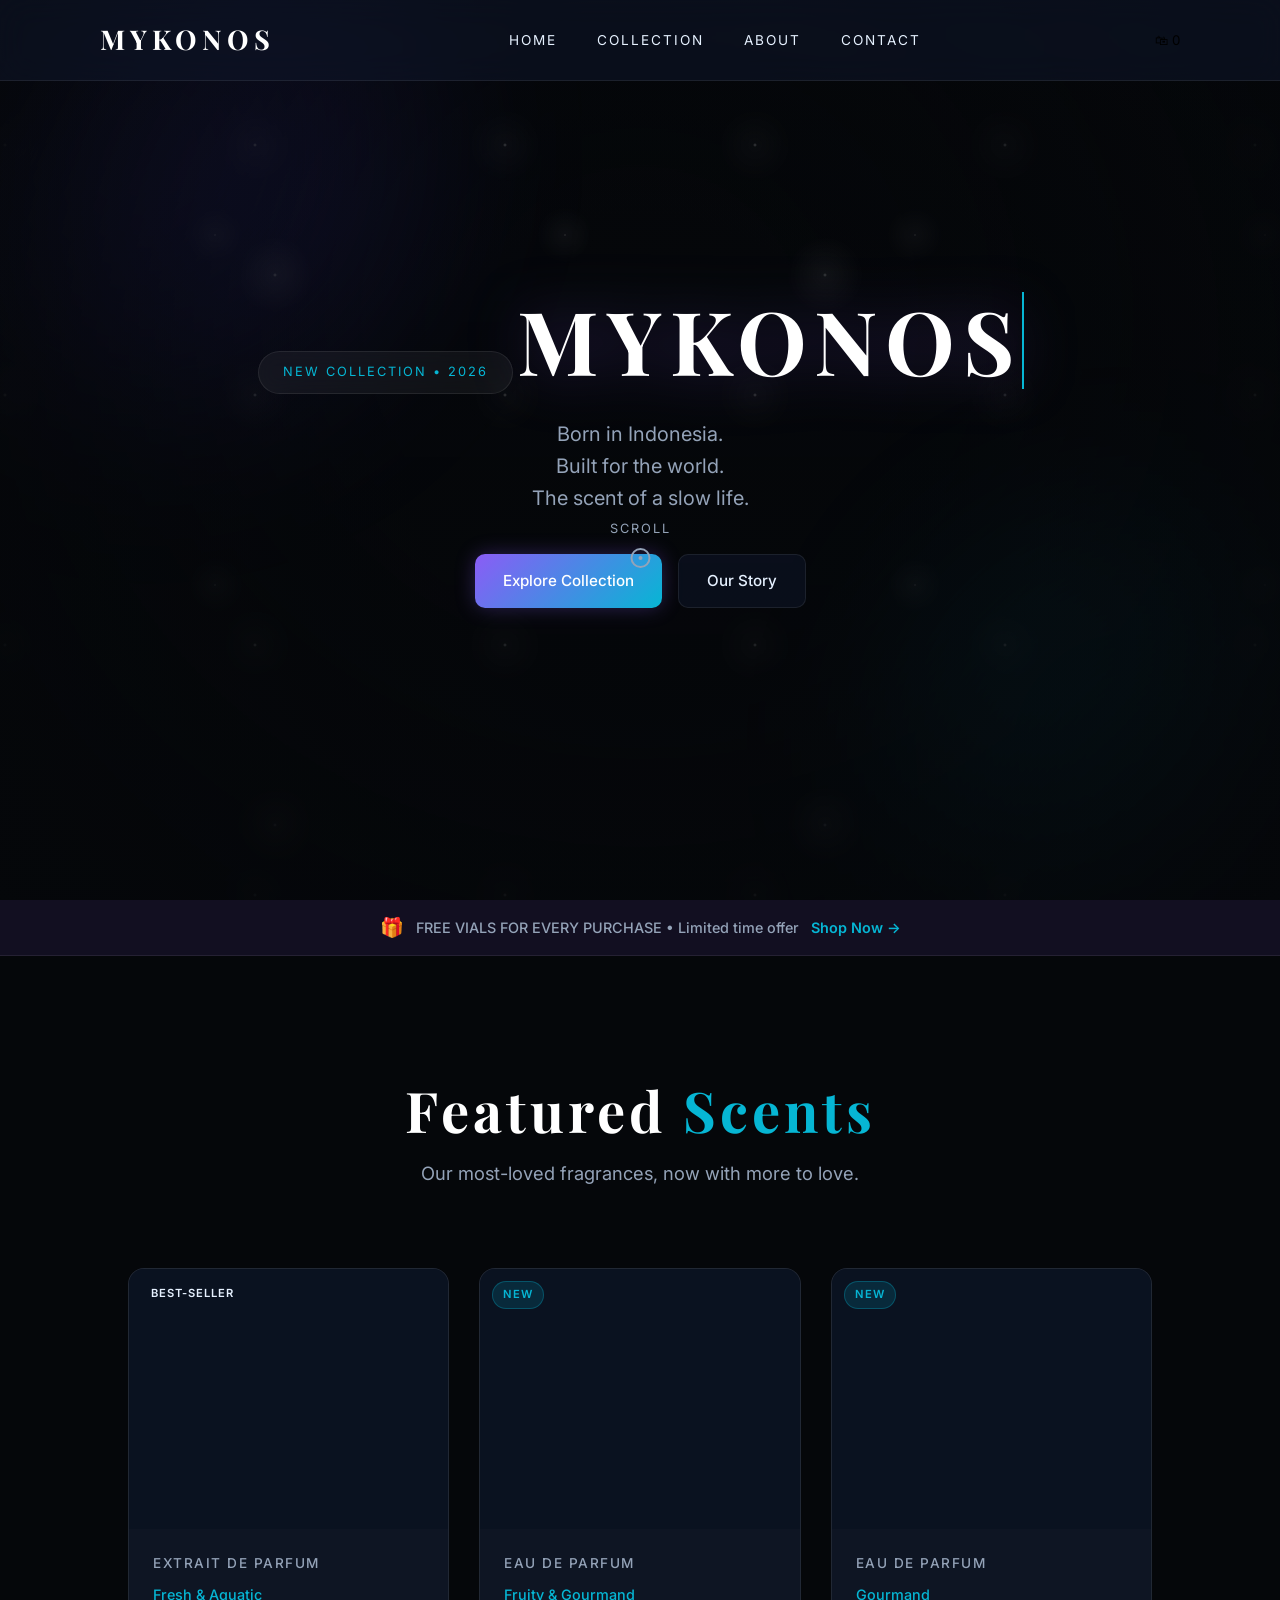
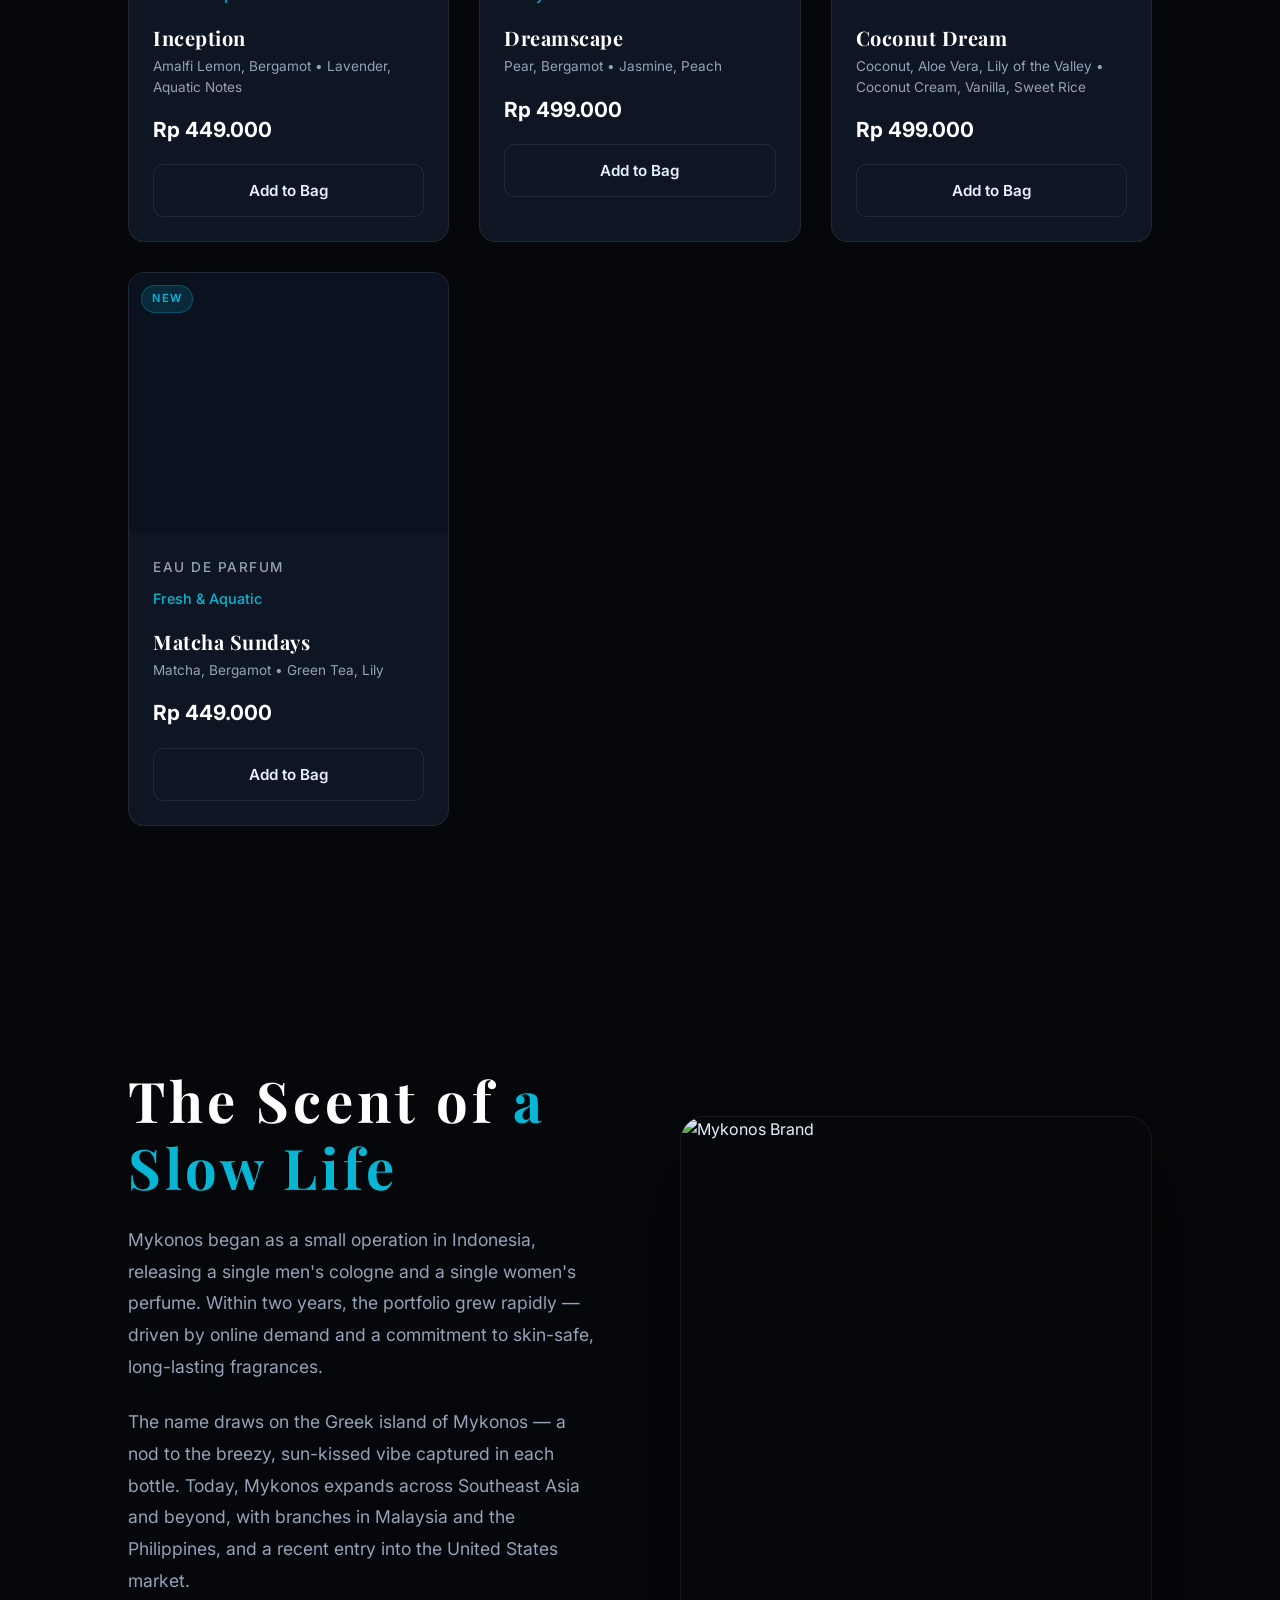
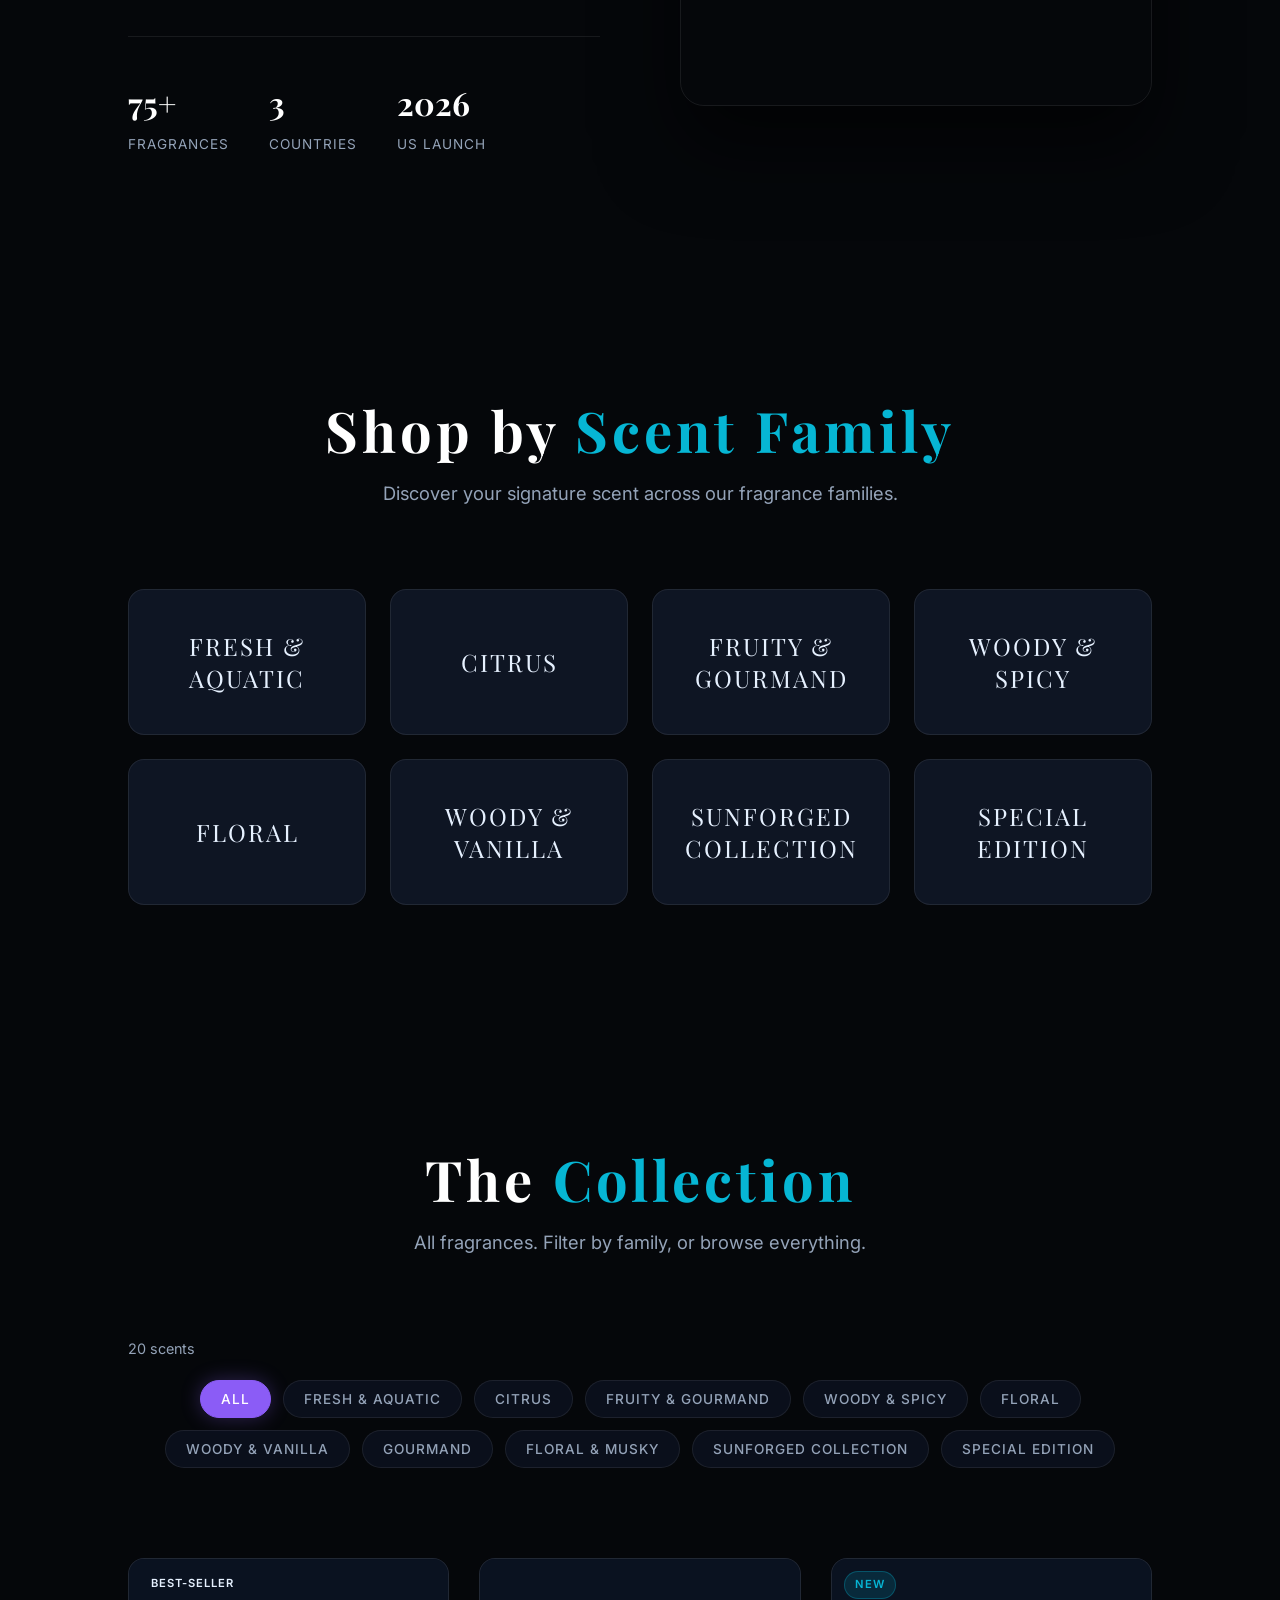
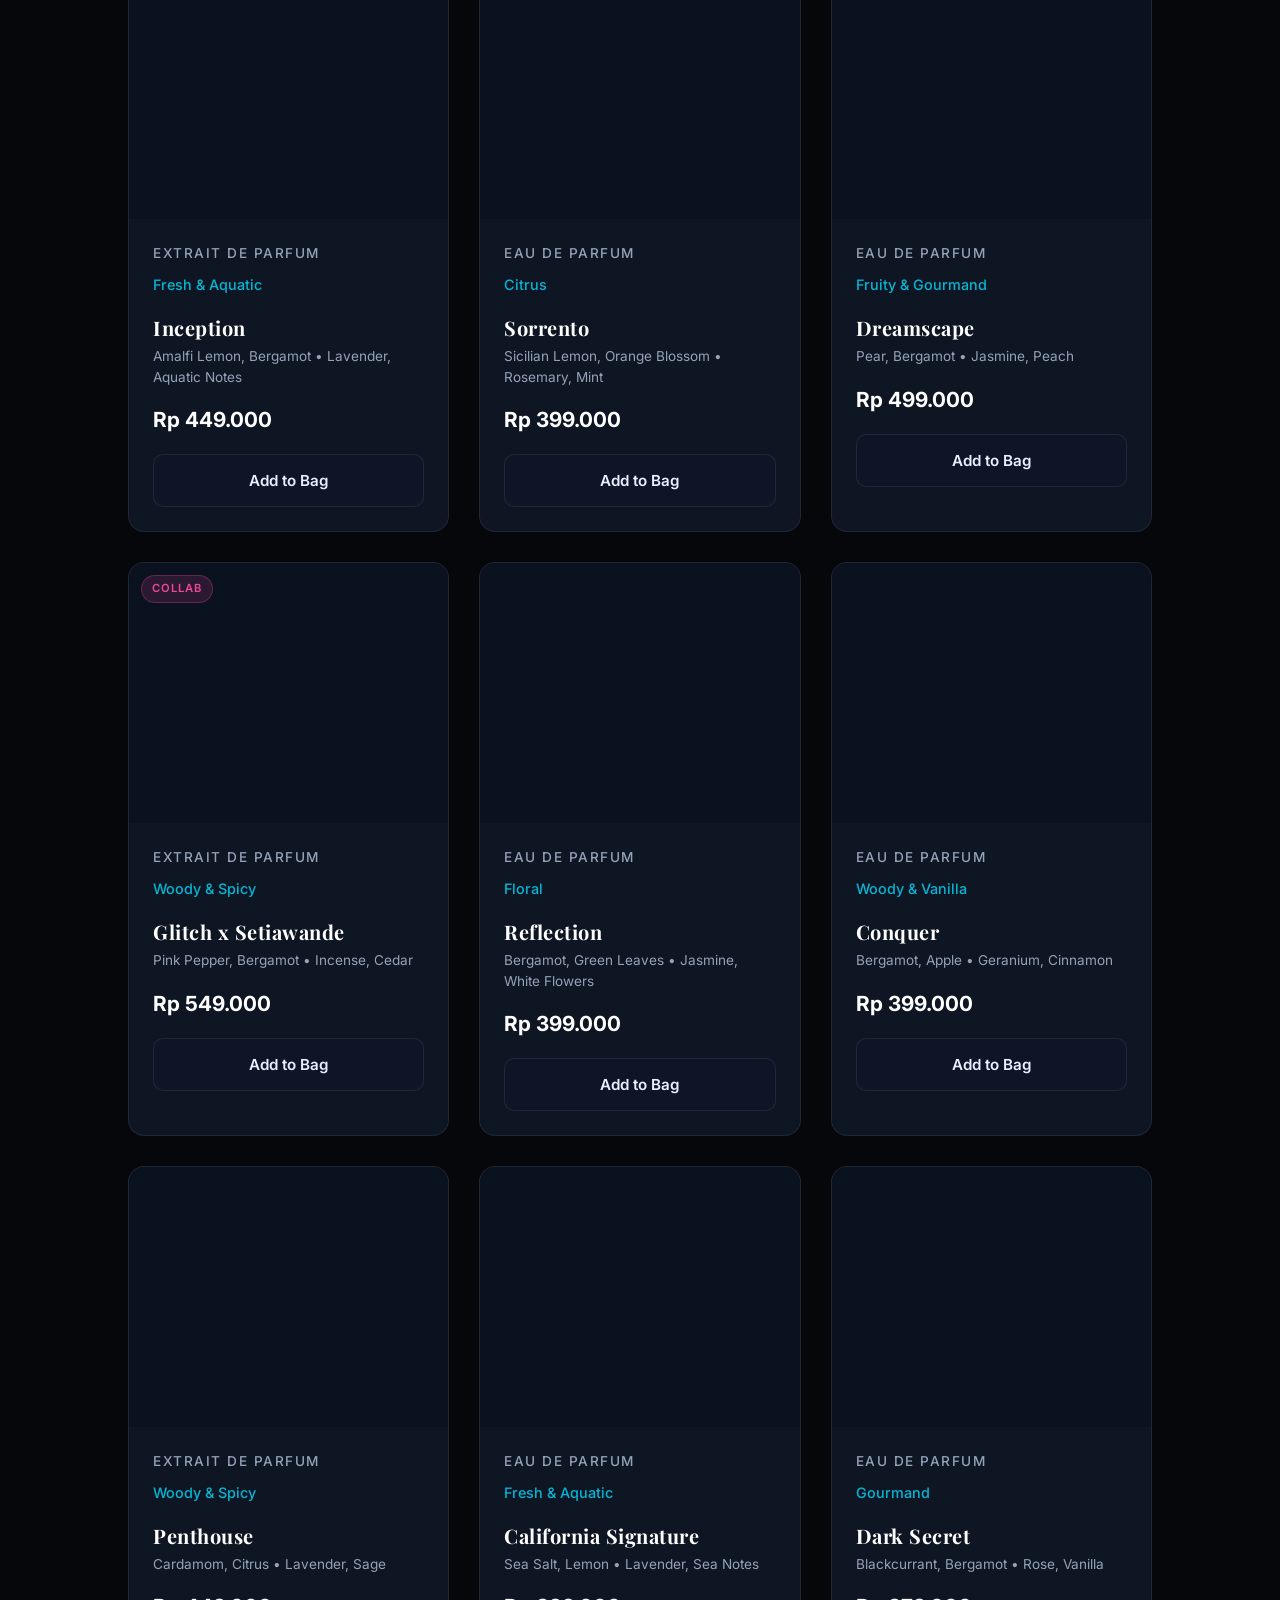
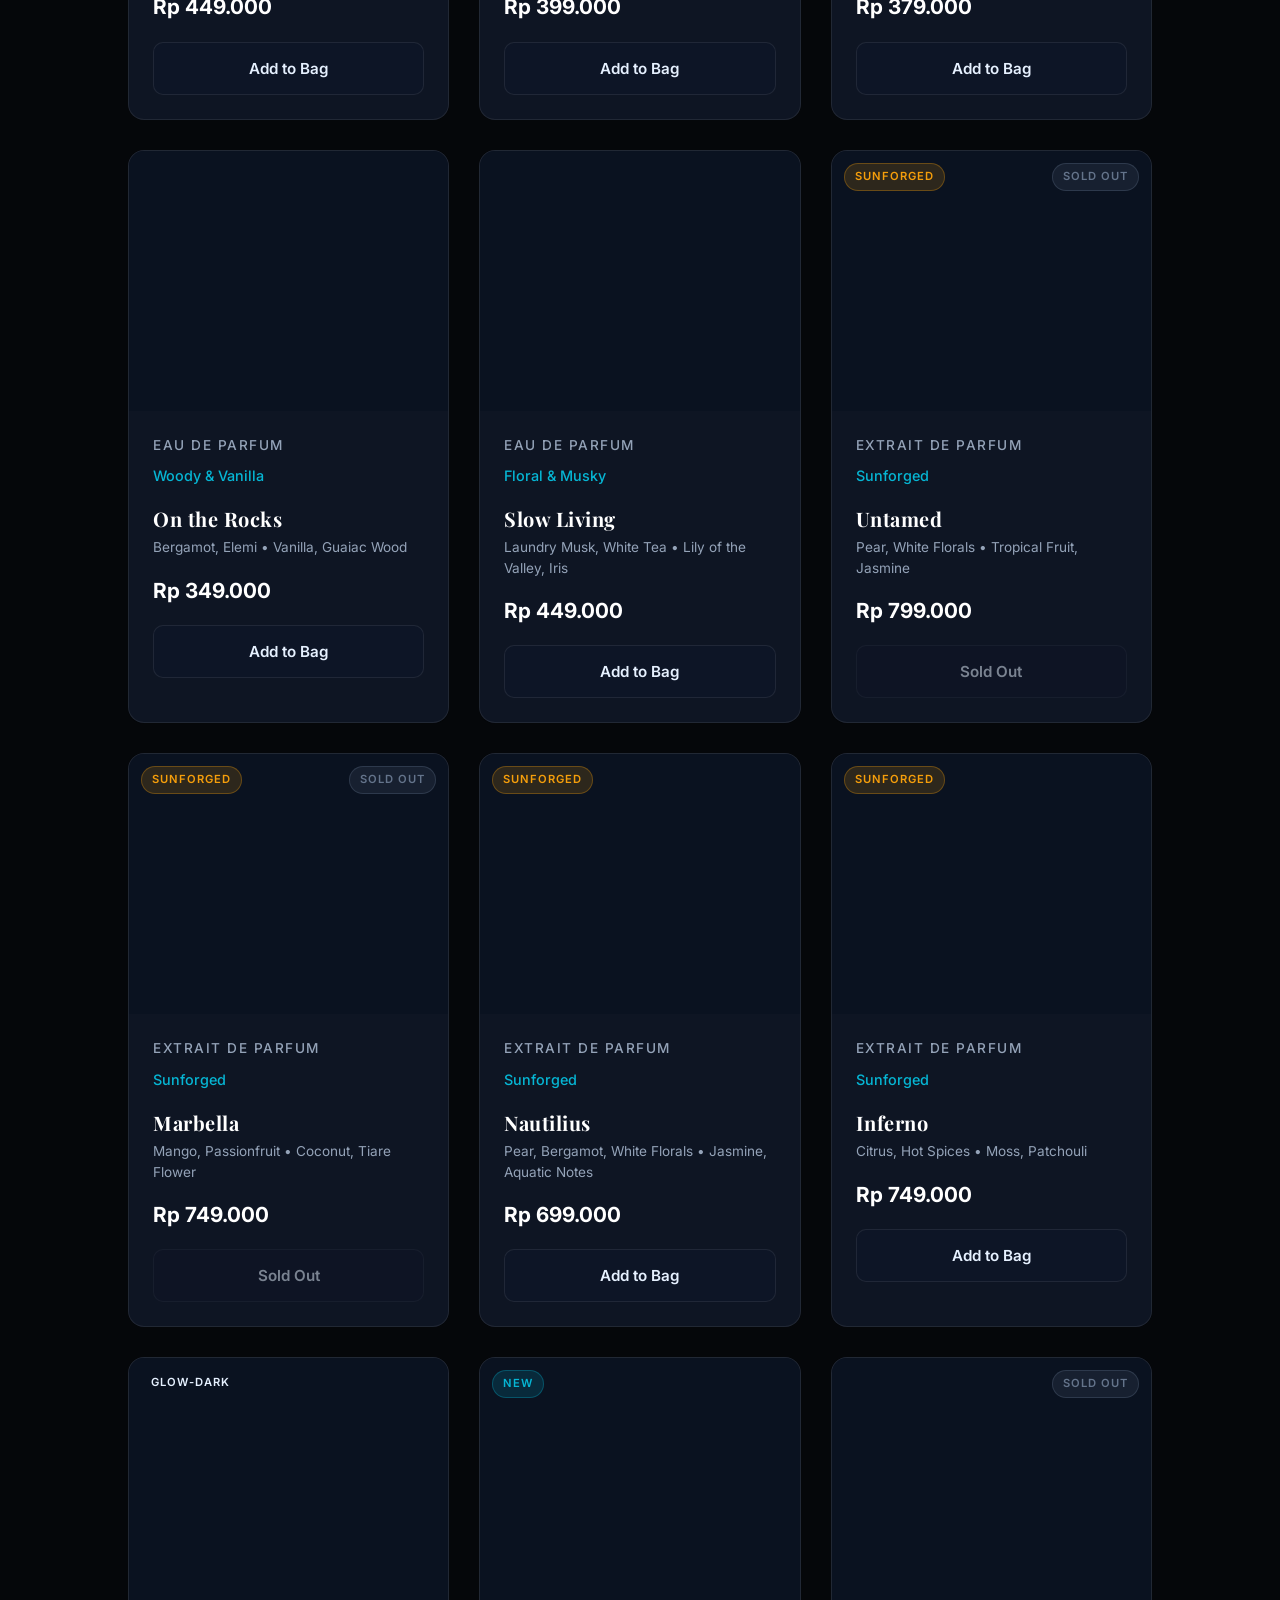
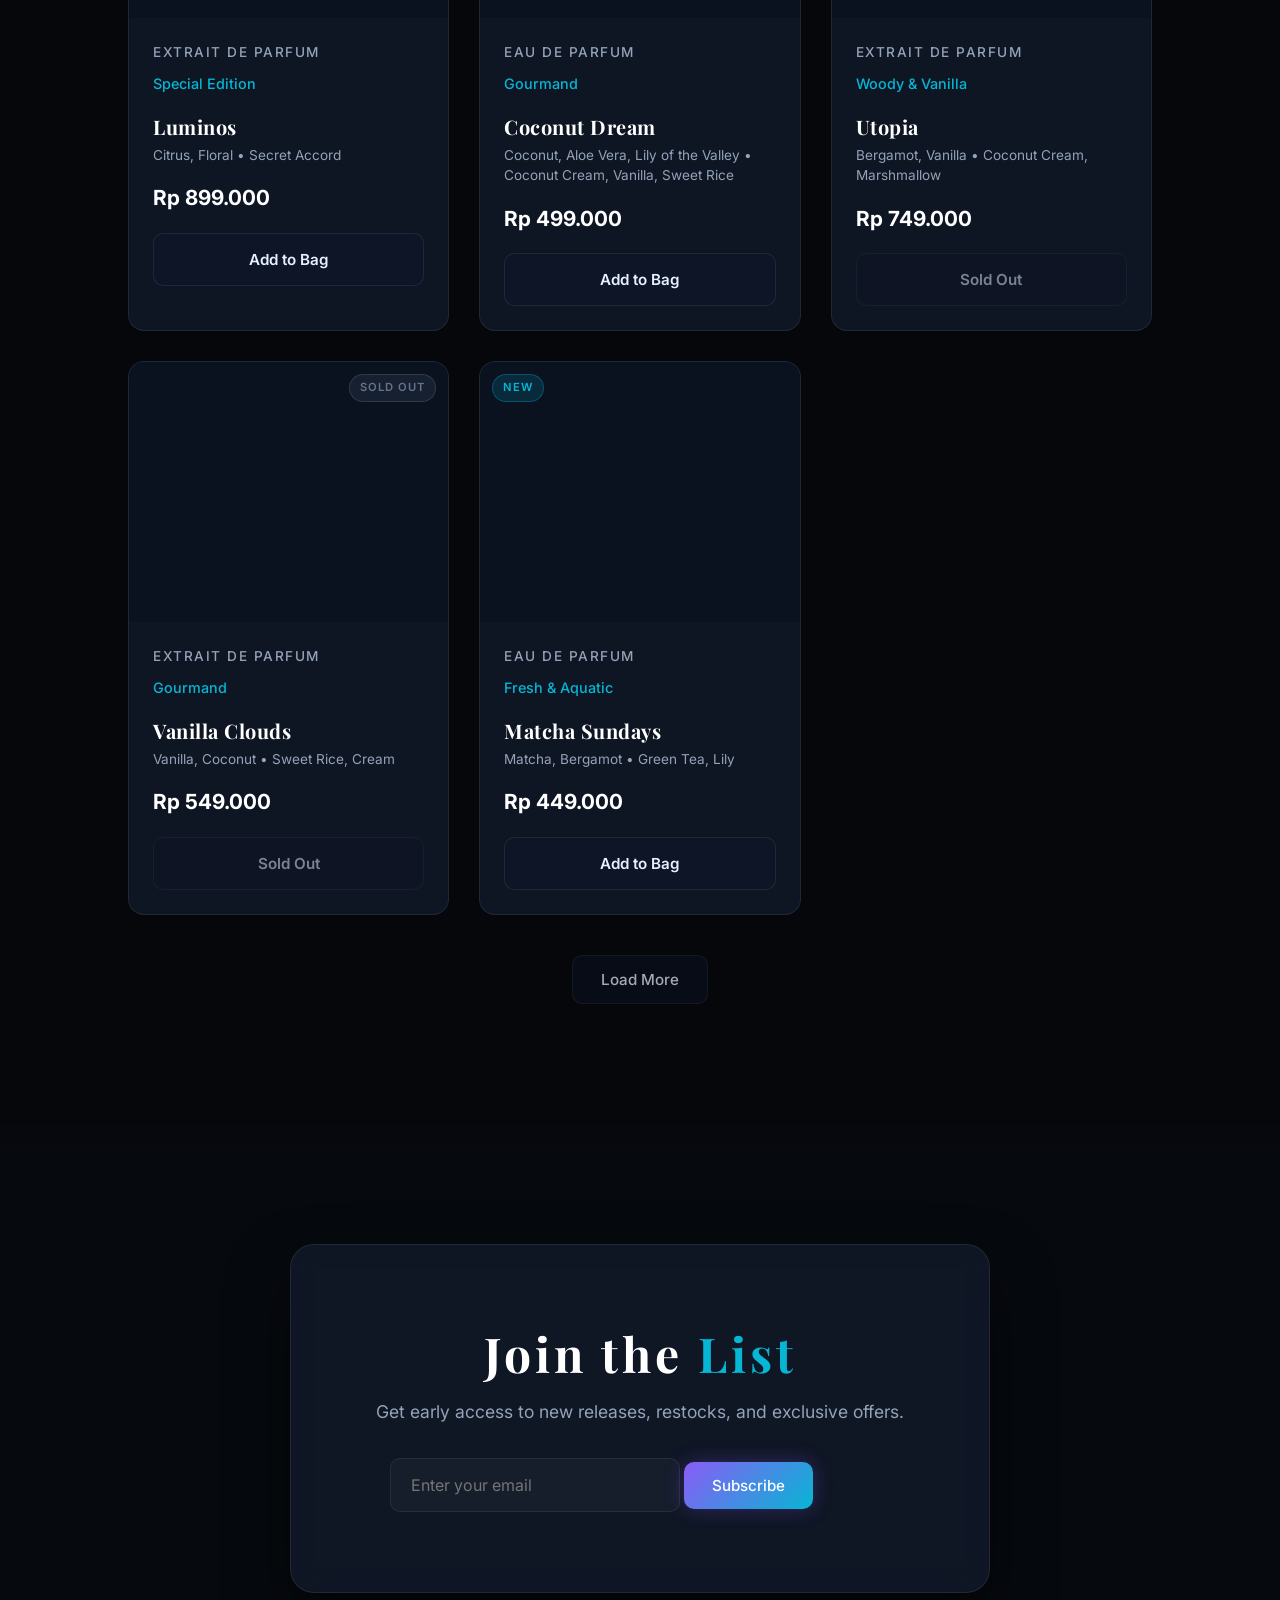
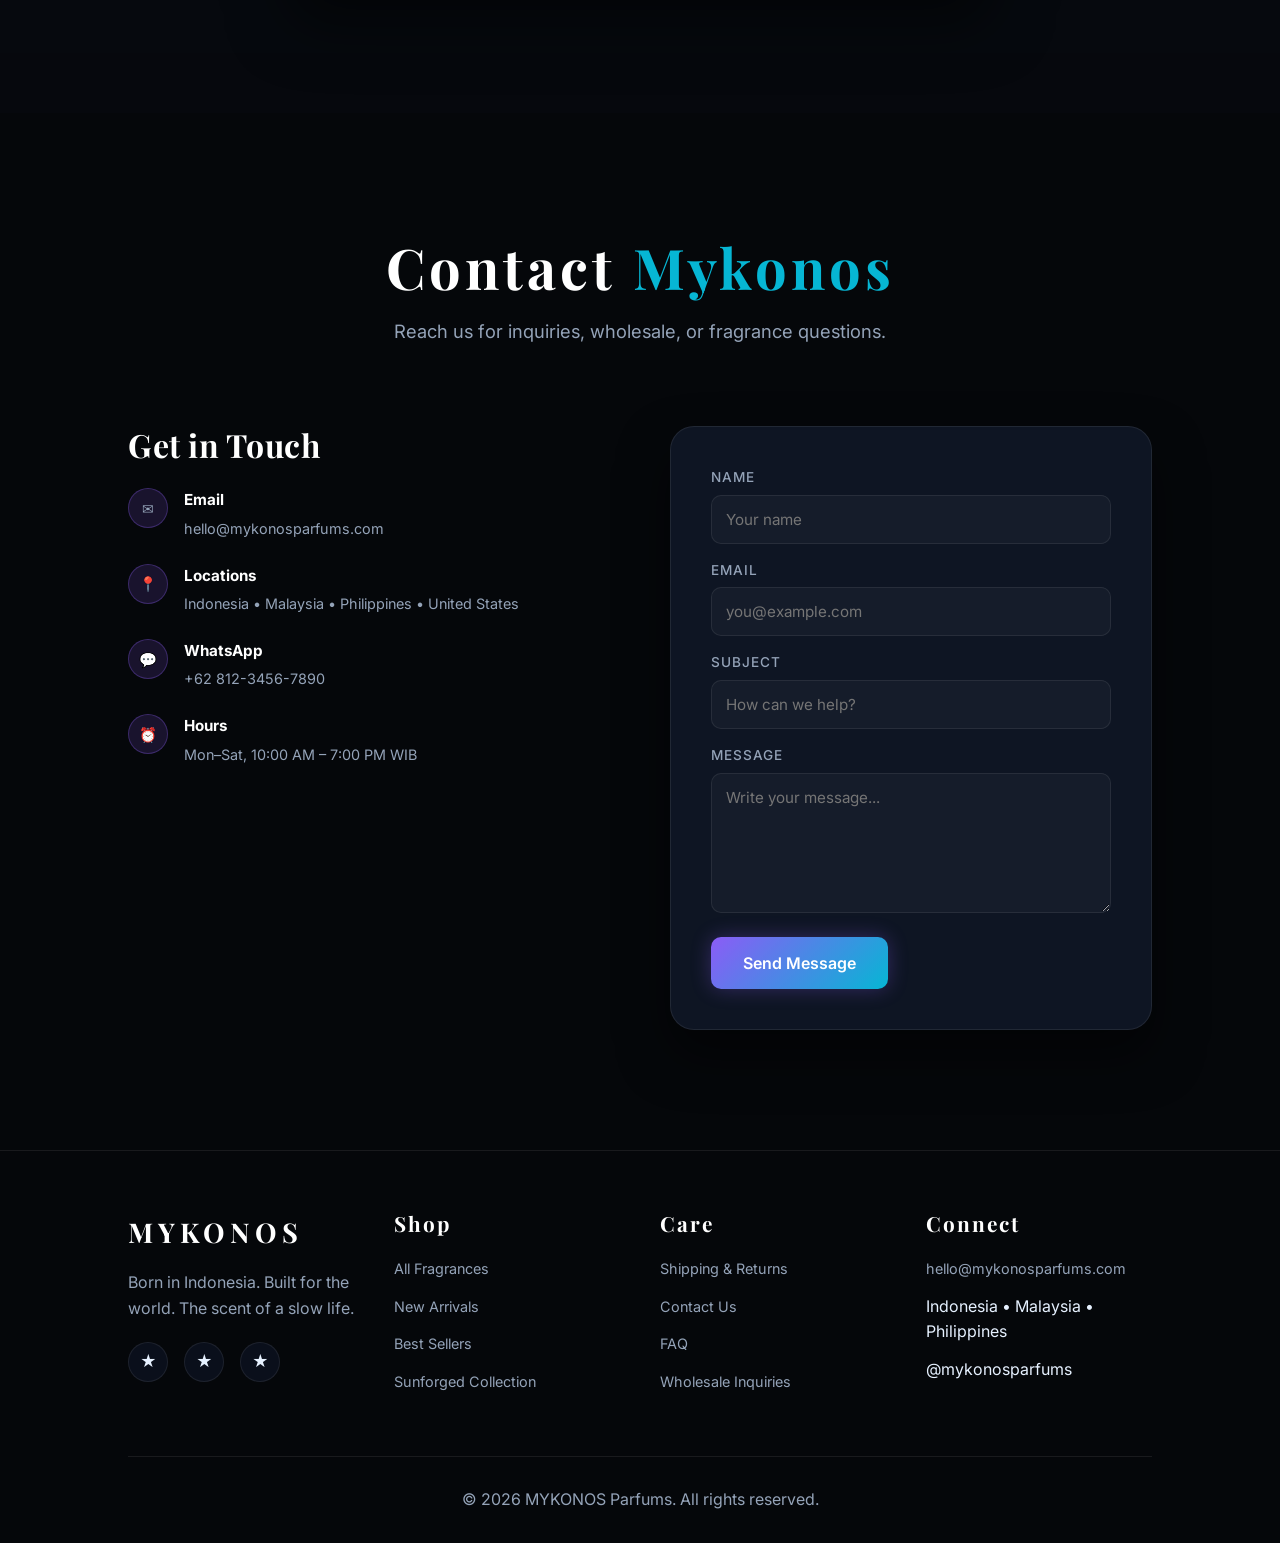
==== commit b6834890: "done polished/refined to-do in phase 2 (still ongoing)." ====
--- a/index.html
+++ b/index.html
@@ -4,8 +4,12 @@
     <meta charset="UTF-8">
     <meta name="viewport" content="width=device-width, initial-scale=1.0">
     <title>Mykonos Parfums — The Scent of a Slow Life</title>
-
-    <link href="https://fonts.googleapis.com/css2?family=Playfair+Display:wght@500;700&family=Inter:wght@300;400;500&display=swap" rel="stylesheet">
+    <meta name="description" content="Indonesian fragrance house. Skin-safe ingredients, long-lasting formulas, scents designed to move with you through every moment.">
+    <meta property="og:title" content="Mykonos Parfums — The Scent of a Slow Life">
+    <meta property="og:description" content="Born in Indonesia. Built for the world.">
+    <meta property="og:type" content="website">
+
+    <link href="https://fonts.googleapis.com/css2?family=Playfair+Display:wght@500;700&family=Inter:wght@300;400;500;600&display=swap" rel="stylesheet">
 
     <link rel="stylesheet" href="assets/css/variables.css">
     <link rel="stylesheet" href="assets/css/layout.css">
@@ -19,37 +23,55 @@
 <div class="nebula"></div>
 <div class="stars"></div>
 
-<nav class="navbar">
+<!-- NAVBAR -->
+<nav class="navbar" id="navbar">
     <div class="nav-container">
-        <div class="logo">MYKONOS</div>
-        <ul class="nav-links">
+        <div class="logo" id="logo">MYKONOS</div>
+        <ul class="nav-links" id="nav-links">
+            <li><a href="#home" class="nav-link active">HOME</a></li>
             <li><a href="#collection">COLLECTION</a></li>
             <li><a href="#about">ABOUT</a></li>
             <li><a href="#contact">CONTACT</a></li>
         </ul>
-        <button class="nav-mobile-btn" aria-label="Menu">☰</button>
+        <div class="nav-actions">
+            <button class="nav-mobile-btn" id="nav-mobile-btn" aria-label="Toggle Menu">☰</button>
+            <button class="nav-cart-btn" id="nav-cart-btn" aria-label="Shopping Bag">🛍 <span id="cart-count">0</span></button>
+        </div>
     </div>
 </nav>
 
-<!-- HERO — Apple-style landing first section -->
-<section class="hero landing-hero">
-    <div class="hero-bg" style="background-image: url('Images and Videos/mykonos-grece.jpg')"></div>
+<!-- HERO -->
+<section class="hero landing-hero" id="home">
+    <div class="hero-bg"></div>
     <div class="hero-overlay"></div>
-    <div class="hero-content">
-        <span class="hero-tag">New Collection</span>
-        <h1>MYKONOS</h1>
-        <p>Born in Indonesia. Built for the world.<br>The scent of a slow life.</p>
+    <div class="hero-content reveal">
+        <span class="hero-tag">New Collection • 2026</span>
+        <h1 class="split-text">MYKONOS</h1>
+        <p class="hero-sub">Born in Indonesia.<br>Built for the world.<br>The scent of a slow life.</p>
         <div class="hero-actions">
             <a href="#collection" class="btn btn-primary">Explore Collection</a>
             <a href="#about" class="btn btn-secondary">Our Story</a>
         </div>
-    </div>
-</section>
-
-<!-- FEATURED SCENTS — horizontal highlight -->
+        <div class="hero-scroll">
+            <span>Scroll</span>
+            <div class="scroll-indicator"></div>
+        </div>
+    </div>
+</section>
+
+<!-- PROMO BAR -->
+<section class="promo-bar">
+    <div class="promo-content reveal">
+        <span class="promo-icon">🎁</span>
+        <span class="promo-text">FREE VIALS FOR EVERY PURCHASE • Limited time offer</span>
+        <a href="#collection" class="promo-link">Shop Now →</a>
+    </div>
+</section>
+
+<!-- FEATURED SCENTS -->
 <section class="section landing-section" id="featured">
     <div class="container">
-        <div class="section-header">
+        <div class="section-header reveal">
             <h2>Featured <span>Scents</span></h2>
             <p>Our most-loved fragrances, now with more to love.</p>
         </div>
@@ -57,9 +79,9 @@
     </div>
 </section>
 
-<!-- BRAND STORY — centered text + image -->
-<section class="section landing-section story-section" id="story">
-    <div class="container story-layout">
+<!-- BRAND STORY -->
+<section class="section landing-section story-section" id="about">
+    <div class="container story-layout reveal">
         <div class="story-text">
             <h2>The Scent of <span>a Slow Life</span></h2>
             <p class="story-lead">
@@ -71,20 +93,34 @@
                 Today, Mykonos expands across Southeast Asia and beyond, with branches in Malaysia and the Philippines,
                 and a recent entry into the United States market.
             </p>
-            <a href="#about" class="btn btn-secondary">Read Our Story</a>
-        </div>
-        <div class="story-image">
+            <div class="story-stats">
+                <div class="stat-item">
+                    <span class="stat-number">75+</span>
+                    <span class="stat-label">Fragrances</span>
+                </div>
+                <div class="stat-item">
+                    <span class="stat-number">3</span>
+                    <span class="stat-label">Countries</span>
+                </div>
+                <div class="stat-item">
+                    <span class="stat-number">2026</span>
+                    <span class="stat-label">US Launch</span>
+                </div>
+            </div>
+        </div>
+        <div class="story-image reveal">
             <div class="story-media-wrap">
-                <img src="Images and Videos/mykonos-grece.jpg" alt="Mykonos Brand" loading="lazy" onerror="this.style.display='none'">
-            </div>
-        </div>
-    </div>
-</section>
-
-<!-- COLLECTION CATEGORIES — Apple-style category tiles -->
+                <img src="Images and Videos/mykonos-grece.jpg" alt="Mykonos Brand" loading="lazy">
+                <div class="image-overlay"></div>
+            </div>
+        </div>
+    </div>
+</section>
+
+<!-- SCENT FAMILIES -->
 <section class="section landing-section" id="categories">
     <div class="container">
-        <div class="section-header">
+        <div class="section-header reveal">
             <h2>Shop by <span>Scent Family</span></h2>
             <p>Discover your signature scent across our fragrance families.</p>
         </div>
@@ -93,34 +129,108 @@
 </section>
 
 <!-- FULL COLLECTION -->
-<section class="section landing-section" id="collection">
-    <div class="container">
-        <div class="section-header">
-            <h2>The <span>Collection</span></h2>
-            <p>All fragrances. Filter by family, or browse everything.</p>
-        </div>
-        <div class="collection-header-actions">
-            <div class="collection-count" id="collection-count"></div>
-            <div class="filters" id="filters"></div>
+<section class="section landing-section collection-section" id="collection">
+    <div class="container">
+        <div class="collection-header reveal">
+            <div class="section-header">
+                <h2>The <span>Collection</span></h2>
+                <p>All fragrances. Filter by family, or browse everything.</p>
+            </div>
+            <div class="collection-actions">
+                <div class="collection-count" id="collection-count">75+ scents</div>
+                <div class="filters" id="filters"></div>
+            </div>
         </div>
         <div class="products-grid" id="collection-grid"></div>
+        <div class="load-more-wrap reveal" style="text-align:center; margin-top:40px;">
+            <button class="btn btn-secondary load-more-btn" id="load-more-btn">Load More</button>
+        </div>
     </div>
 </section>
 
 <!-- NEWSLETTER -->
 <section class="section landing-section newsletter-section">
-    <div class="container newsletter-card">
+    <div class="container newsletter-card reveal">
         <div class="newsletter-content">
             <h2>Join the <span>List</span></h2>
             <p>Get early access to new releases, restocks, and exclusive offers.</p>
             <form class="newsletter-form" id="newsletter-form">
-                <input type="email" placeholder="Enter your email" required />
-                <button type="submit" class="btn btn-primary">Subscribe</button>
+                <div class="newsletter-inputs">
+                    <input type="email" id="newsletter-email" placeholder="Enter your email" required />
+                    <button type="submit" class="btn btn-primary">Subscribe</button>
+                </div>
+                <div class="form-message" id="newsletter-message"></div>
             </form>
         </div>
     </div>
 </section>
 
+<!-- CONTACT -->
+<section class="section landing-section contact-section" id="contact">
+    <div class="container">
+        <div class="section-header reveal">
+            <h2>Contact <span>Mykonos</span></h2>
+            <p>Reach us for inquiries, wholesale, or fragrance questions.</p>
+        </div>
+        <div class="contact-layout reveal">
+            <div class="contact-info-wrap">
+                <h3>Get in Touch</h3>
+                <div class="contact-info-item">
+                    <span class="contact-icon">✉</span>
+                    <div>
+                        <strong>Email</strong>
+                        <span>hello@mykonosparfums.com</span>
+                    </div>
+                </div>
+                <div class="contact-info-item">
+                    <span class="contact-icon">📍</span>
+                    <div>
+                        <strong>Locations</strong>
+                        <span>Indonesia • Malaysia • Philippines • United States</span>
+                    </div>
+                </div>
+                <div class="contact-info-item">
+                    <span class="contact-icon">💬</span>
+                    <div>
+                        <strong>WhatsApp</strong>
+                        <span>+62 812-3456-7890</span>
+                    </div>
+                </div>
+                <div class="contact-info-item">
+                    <span class="contact-icon">⏰</span>
+                    <div>
+                        <strong>Hours</strong>
+                        <span>Mon–Sat, 10:00 AM – 7:00 PM WIB</span>
+                    </div>
+                </div>
+            </div>
+            <div class="contact-form-wrap">
+                <form class="contact-form" id="contact-form">
+                    <div class="input-group">
+                        <label for="c-name">Name</label>
+                        <input type="text" id="c-name" placeholder="Your name" required />
+                    </div>
+                    <div class="input-group">
+                        <label for="c-email">Email</label>
+                        <input type="email" id="c-email" placeholder="you@example.com" required />
+                    </div>
+                    <div class="input-group">
+                        <label for="c-subject">Subject</label>
+                        <input type="text" id="c-subject" placeholder="How can we help?" required />
+                    </div>
+                    <div class="input-group">
+                        <label for="c-message">Message</label>
+                        <textarea id="c-message" rows="5" placeholder="Write your message..." required></textarea>
+                    </div>
+                    <button type="submit" class="btn btn-primary contact-submit">Send Message</button>
+                    <div class="form-message" id="contact-message"></div>
+                </form>
+            </div>
+        </div>
+    </div>
+</section>
+
+<!-- FOOTER -->
 <footer>
     <div class="container">
         <div class="footer-grid">
@@ -166,91 +276,33 @@
     </div>
 </footer>
 
-<script src="assets/js/config.js"></script>
-<script src="assets/js/products.js"></script>
-<script src="assets/js/nav.js"></script>
-<script>
-    document.addEventListener("DOMContentLoaded", async () => {
-        initNav();
-        await catalog.init("#collection-grid", "collection-count");
-
-        // Featured scents (best sellers + new)
-        const featured = catalog.products.filter(p => p.badge === "best-seller" || p.badge === "new");
-        const featuredGrid = document.getElementById("featured-grid");
-        if (featuredGrid) {
-            featuredGrid.innerHTML = featured.map(p => catalog.cardHTML(p)).join("");
-        }
-
-        // Category tiles
-        const categories = [
-            { name: "Fresh & Aquatic", key: "Fresh & Aquatic" },
-            { name: "Citrus", key: "Citrus" },
-            { name: "Fruity & Gourmand", key: "Fruity & Gourmand" },
-            { name: "Woody & Spicy", key: "Woody & Spicy" },
-            { name: "Floral", key: "Floral" },
-            { name: "Woody & Vanilla", key: "Woody & Vanilla" },
-            { name: "Sunforged Collection", key: "sunforged" },
-            { name: "Special Edition", key: "Special Edition" }
-        ];
-        const catGrid = document.getElementById("category-grid");
-        if (catGrid) {
-            catGrid.innerHTML = categories.map(c => `
-                <button class="category-tile" data-filter="${c.key}">
-                    <span class="category-name">${c.name}</span>
-                </button>
-            `).join("");
-            catGrid.querySelectorAll(".category-tile").forEach(btn => {
-                btn.addEventListener("click", () => {
-                    catalog.setFilter(btn.dataset.filter);
-                    document.getElementById("collection").scrollIntoView({ behavior: "smooth" });
-                });
-            });
-        }
-
-        // Filter buttons for collection section
-        const filterLabels = {
-            all: "All",
-            "Fresh & Aquatic": "Fresh & Aquatic",
-            Citrus: "Citrus",
-            "Fruity & Gourmand": "Fruity & Gourmand",
-            "Woody & Spicy": "Woody & Spicy",
-            Floral: "Floral",
-            "Woody & Vanilla": "Woody & Vanilla",
-            Gourmand: "Gourmand",
-            "Floral & Musky": "Floral & Musky",
-            Sunforged: "Sunforged Collection",
-            "Special Edition": "Special Edition"
-        };
-        const filtersEl = document.getElementById("filters");
-        const allFilters = ["all", ...Object.keys(filterLabels).filter(f => f !== "all")];
-        filtersEl.innerHTML = allFilters.map(f => `
-            <button class="filter-btn" data-filter="${f}">${filterLabels[f] || f}</button>
-        `).join("");
-        filtersEl.querySelectorAll(".filter-btn").forEach(btn => {
-            btn.addEventListener("click", () => {
-                catalog.setFilter(btn.dataset.filter);
-            });
-        });
-
-        // Newsletter form
-        const nlForm = document.getElementById("newsletter-form");
-        if (nlForm) {
-            nlForm.addEventListener("submit", (e) => {
-                e.preventDefault();
-                const btn = nlForm.querySelector("button");
-                const orig = btn.textContent;
-                btn.textContent = "Subscribed...";
-                btn.disabled = true;
-                setTimeout(() => {
-                    btn.textContent = "Subscribe";
-                    btn.disabled = false;
-                    nlForm.reset();
-                    alert("Thank you for subscribing!");
-                }, 1000);
-            });
-        }
-    });
-</script>
+<!-- QUICK VIEW MODAL -->
+<div class="quick-view-modal" id="quick-view-modal">
+    <div class="modal-overlay" id="modal-overlay"></div>
+    <div class="modal-content" id="modal-content">
+        <button class="modal-close" id="modal-close">✕</button>
+        <div class="modal-body" id="modal-body"></div>
+    </div>
+</div>
+
+<!-- CART DRAWER -->
+<div class="cart-drawer" id="cart-drawer">
+    <div class="cart-overlay" id="cart-overlay"></div>
+    <div class="cart-panel" id="cart-panel">
+        <div class="cart-header">
+            <h3>Shopping Bag</h3>
+            <button class="cart-close" id="cart-close">✕</button>
+        </div>
+        <div class="cart-items" id="cart-items">
+            <!-- Cart items injected by JS -->
+        </div>
+        <div class="cart-footer" id="cart-footer">
+            <!-- Cart total injected by JS -->
+        </div>
+    </div>
+</div>
+
+<script type="module" src="assets/js/app.js"></script>
 
 </body>
 </html>
--- a/assets/css/components.css
+++ b/assets/css/components.css
@@ -69,6 +69,19 @@
     background: #0a1220;
 }
 
+.product-img-wrap .badge {
+    position: absolute;
+    top: 12px;
+    left: 12px;
+    z-index: 3;
+}
+
+.product-img-wrap .badge-sold {
+    top: 12px;
+    right: 12px;
+    left: auto;
+}
+
 .product-img {
     width: 100%;
     height: 100%;
@@ -91,10 +104,12 @@
     transition: var(--transition);
     background: rgba(5, 7, 10, 0.7);
     backdrop-filter: blur(4px);
+    pointer-events: none;
 }
 
 .product-card:hover .product-actions-overlay {
     opacity: 1;
+    pointer-events: auto;
 }
 
 .quick-add {
@@ -866,3 +881,641 @@
     color: #ffffff;
     background: rgba(139, 92, 246, 0.15);
 }
+
+/* =========================================
+   INTERACTIVE COMPONENTS
+   ========================================= */
+
+/* PROMO BAR */
+.promo-bar {
+    background: rgba(139, 92, 246, 0.1);
+    border-bottom: 1px solid var(--border);
+    padding: 12px 10%;
+    position: relative;
+    z-index: 100;
+}
+
+.promo-content {
+    display: flex;
+    align-items: center;
+    justify-content: center;
+    gap: 12px;
+    max-width: var(--max-width);
+    margin: 0 auto;
+}
+
+.promo-icon {
+    font-size: 1.2rem;
+}
+
+.promo-text {
+    color: var(--text-muted);
+    font-size: 0.9rem;
+    font-weight: 500;
+}
+
+.promo-link {
+    color: var(--accent-teal);
+    text-decoration: none;
+    font-weight: 600;
+    font-size: 0.9rem;
+    transition: var(--transition);
+}
+
+.promo-link:hover {
+    color: #ffffff;
+    text-decoration: underline;
+}
+
+/* SPLIT TEXT ANIMATION */
+.split-text {
+    display: inline-block;
+    position: relative;
+}
+
+.split-text::after {
+    content: attr(data-text);
+    position: absolute;
+    inset: 0;
+    color: var(--accent-teal);
+    z-index: 1;
+    overflow: hidden;
+    width: 0%;
+    border-right: 2px solid var(--accent-teal);
+    white-space: nowrap;
+    animation: type-reveal 2s steps(8) forwards;
+}
+
+@keyframes type-reveal {
+    100% { width: 100%; }
+}
+
+/* REVEAL ANIMATIONS */
+.reveal {
+    opacity: 0;
+    transform: translateY(30px);
+    transition: all 0.8s ease-out;
+}
+
+.reveal.active {
+    opacity: 1;
+    transform: translateY(0);
+}
+
+.reveal.delay-1 { transition-delay: 0.1s; }
+.reveal.delay-2 { transition-delay: 0.2s; }
+.reveal.delay-3 { transition-delay: 0.3s; }
+
+/* HERO SCROLL */
+.hero-scroll {
+    position: absolute;
+    bottom: 40px;
+    left: 50%;
+    transform: translateX(-50%);
+    display: flex;
+    flex-direction: column;
+    align-items: center;
+    gap: 8px;
+    color: var(--text-muted);
+    font-size: 0.8rem;
+    text-transform: uppercase;
+    letter-spacing: 2px;
+    animation: bounce 2s infinite;
+}
+
+.scroll-indicator {
+    width: 20px;
+    height: 20px;
+    border: 2px solid var(--text-muted);
+    border-radius: 50%;
+    display: flex;
+    align-items: center;
+    justify-content: center;
+}
+
+.scroll-indicator::before {
+    content: "";
+    width: 4px;
+    height: 4px;
+    background: var(--text-muted);
+    border-radius: 50%;
+    animation: scroll-dot 1.5s infinite;
+}
+
+@keyframes bounce {
+    0%, 100% { transform: translateX(-50%) translateY(0); }
+    50% { transform: translateX(-50%) translateY(-10px); }
+}
+
+@keyframes scroll-dot {
+    0% { transform: translateY(0); opacity: 1; }
+    100% { transform: translateY(-10px); opacity: 0; }
+}
+
+/* COLLECTION ACTIONS */
+.collection-actions {
+    display: flex;
+    justify-content: space-between;
+    align-items: center;
+    margin-bottom: 40px;
+    flex-wrap: wrap;
+    gap: 20px;
+}
+
+.collection-count {
+    color: var(--text-muted);
+    font-size: 0.9rem;
+}
+
+.load-more-wrap {
+    margin-top: 40px;
+}
+
+.load-more-btn {
+    opacity: 0.7;
+    transition: var(--transition);
+}
+
+.load-more-btn:hover {
+    opacity: 1;
+    background: var(--accent-purple);
+    border-color: var(--accent-purple);
+    color: #ffffff;
+}
+
+/* STORY STATS */
+.story-stats {
+    display: flex;
+    gap: 40px;
+    margin-top: 40px;
+    padding-top: 40px;
+    border-top: 1px solid var(--border);
+}
+
+.stat-item {
+    display: flex;
+    flex-direction: column;
+    gap: 6px;
+}
+
+.stat-number {
+    font-family: var(--font-serif);
+    font-size: 2rem;
+    color: #ffffff;
+    font-weight: 700;
+}
+
+.stat-label {
+    font-size: 0.85rem;
+    color: var(--text-muted);
+    text-transform: uppercase;
+    letter-spacing: 1px;
+}
+
+/* CONTACT LAYOUT */
+.contact-layout {
+    display: grid;
+    grid-template-columns: 1fr 1fr;
+    gap: 60px;
+    margin-top: 40px;
+}
+
+.contact-info-wrap h3 {
+    font-family: var(--font-serif);
+    font-size: 2rem;
+    color: #ffffff;
+    margin-bottom: 24px;
+}
+
+.contact-info-item {
+    display: flex;
+    gap: 16px;
+    margin-bottom: 24px;
+    align-items: flex-start;
+}
+
+.contact-icon {
+    width: 40px;
+    height: 40px;
+    border-radius: 50%;
+    background: rgba(139, 92, 246, 0.15);
+    border: 1px solid rgba(139, 92, 246, 0.3);
+    color: var(--accent-teal);
+    display: flex;
+    align-items: center;
+    justify-content: center;
+    font-size: 1rem;
+    flex-shrink: 0;
+}
+
+.contact-info-item div {
+    display: flex;
+    flex-direction: column;
+    gap: 4px;
+}
+
+.contact-info-item strong {
+    color: #ffffff;
+    font-size: 0.95rem;
+}
+
+.contact-info-item span {
+    color: var(--text-muted);
+    font-size: 0.9rem;
+}
+
+/* CART DRAWER */
+.cart-drawer {
+    position: fixed;
+    inset: 0;
+    z-index: 1000;
+    display: none;
+}
+
+.cart-overlay {
+    position: absolute;
+    inset: 0;
+    background: rgba(0, 0, 0, 0.6);
+    backdrop-filter: blur(4px);
+}
+
+.cart-panel {
+    position: absolute;
+    top: 0;
+    right: 0;
+    width: 400px;
+    height: 100%;
+    background: var(--bg-card);
+    backdrop-filter: blur(20px);
+    border-left: 1px solid var(--border);
+    box-shadow: -20px 0 60px rgba(0, 0, 0, 0.5);
+    display: flex;
+    flex-direction: column;
+    transform: translateX(100%);
+    transition: transform 0.4s cubic-bezier(0.23, 1, 0.32, 1);
+}
+
+.cart-drawer.open .cart-panel {
+    transform: translateX(0);
+}
+
+.cart-drawer.open {
+    display: block;
+}
+
+.cart-header {
+    padding: 30px;
+    border-bottom: 1px solid var(--border);
+    display: flex;
+    justify-content: space-between;
+    align-items: center;
+}
+
+.cart-header h3 {
+    font-family: var(--font-serif);
+    font-size: 1.5rem;
+    color: #ffffff;
+}
+
+.cart-close {
+    font-size: 1.5rem;
+    color: var(--text-muted);
+    background: none;
+    border: none;
+    cursor: pointer;
+    transition: var(--transition);
+}
+
+.cart-close:hover {
+    color: #ffffff;
+}
+
+.cart-items {
+    flex: 1;
+    overflow-y: auto;
+    padding: 30px;
+    display: flex;
+    flex-direction: column;
+    gap: 20px;
+}
+
+.cart-item {
+    display: flex;
+    gap: 16px;
+    background: rgba(255, 255, 255, 0.03);
+    border: 1px solid var(--border);
+    border-radius: 10px;
+    padding: 16px;
+}
+
+.cart-item-img {
+    width: 80px;
+    height: 80px;
+    border-radius: 8px;
+    object-fit: cover;
+    background: #0a1220;
+    flex-shrink: 0;
+}
+
+.cart-item-info {
+    flex: 1;
+    display: flex;
+    flex-direction: column;
+    gap: 8px;
+}
+
+.cart-item-name {
+    font-weight: 600;
+    color: #ffffff;
+    font-size: 0.95rem;
+}
+
+.cart-item-price {
+    color: var(--accent-teal);
+    font-weight: 600;
+    font-size: 0.9rem;
+}
+
+.cart-item-remove {
+    background: none;
+    border: none;
+    color: var(--text-muted);
+    cursor: pointer;
+    font-size: 0.85rem;
+    transition: var(--transition);
+    align-self: flex-start;
+}
+
+.cart-item-remove:hover {
+    color: #ffffff;
+}
+
+.cart-footer {
+    padding: 30px;
+    border-top: 1px solid var(--border);
+    background: rgba(5, 7, 10, 0.3);
+}
+
+.cart-total {
+    display: flex;
+    justify-content: space-between;
+    margin-bottom: 20px;
+    font-size: 1.1rem;
+    color: #ffffff;
+}
+
+.cart-total-label {
+    color: var(--text-muted);
+}
+
+.cart-total-value {
+    font-weight: 700;
+    color: var(--accent-teal);
+}
+
+.cart-checkout {
+    width: 100%;
+    padding: 16px;
+    background: linear-gradient(135deg, var(--accent-purple), var(--accent-teal));
+    color: #ffffff;
+    border-radius: 10px;
+    font-weight: 600;
+    font-size: 1rem;
+    border: none;
+    cursor: pointer;
+    transition: var(--transition);
+}
+
+.cart-checkout:hover {
+    filter: brightness(1.15);
+    box-shadow: 0 0 30px rgba(139, 92, 246, 0.5);
+}
+
+/* QUICK VIEW MODAL */
+.quick-view-modal {
+    position: fixed;
+    inset: 0;
+    z-index: 2000;
+    display: none;
+}
+
+.modal-overlay {
+    position: absolute;
+    inset: 0;
+    background: rgba(0, 0, 0, 0.8);
+    backdrop-filter: blur(8px);
+}
+
+.modal-content {
+    position: absolute;
+    top: 50%;
+    left: 50%;
+    transform: translate(-50%, -50%) scale(0.9);
+    background: var(--bg-card);
+    border: 1px solid var(--border);
+    border-radius: var(--radius-lg);
+    width: 90%;
+    max-width: 700px;
+    max-height: 85vh;
+    display: flex;
+    flex-direction: column;
+    overflow: hidden;
+    transition: transform 0.3s cubic-bezier(0.23, 1, 0.32, 1);
+}
+
+.quick-view-modal.open .modal-content {
+    transform: translate(-50%, -50%) scale(1);
+}
+
+.quick-view-modal.open {
+    display: block;
+}
+
+.modal-close {
+    position: absolute;
+    top: 20px;
+    right: 20px;
+    width: 40px;
+    height: 40px;
+    border-radius: 50%;
+    background: rgba(255, 255, 255, 0.1);
+    border: 1px solid var(--border);
+    color: #ffffff;
+    font-size: 1.5rem;
+    display: flex;
+    align-items: center;
+    justify-content: center;
+    cursor: pointer;
+    transition: var(--transition);
+    z-index: 10;
+}
+
+.modal-close:hover {
+    background: var(--accent-purple);
+    border-color: var(--accent-purple);
+}
+
+.modal-body {
+    padding: 40px;
+    overflow-y: auto;
+    display: flex;
+    flex-direction: column;
+    gap: 30px;
+}
+
+.modal-image {
+    border-radius: var(--radius);
+    overflow: hidden;
+    border: 1px solid var(--border);
+    box-shadow: 0 30px 60px rgba(0, 0, 0, 0.5);
+    max-height: 400px;
+}
+
+.modal-image img {
+    width: 100%;
+    height: 100%;
+    object-fit: cover;
+    display: block;
+}
+
+.modal-details {
+    display: flex;
+    flex-direction: column;
+    gap: 16px;
+}
+
+.modal-badge-row {
+    display: flex;
+    gap: 12px;
+    flex-wrap: wrap;
+}
+
+.modal-details h2 {
+    font-family: var(--font-serif);
+    font-size: 2.5rem;
+    color: #ffffff;
+    margin: 0;
+}
+
+.modal-family {
+    color: var(--accent-teal);
+    font-weight: 500;
+    text-transform: uppercase;
+    letter-spacing: 1px;
+    font-size: 0.9rem;
+}
+
+.modal-price {
+    font-size: 1.8rem;
+    font-weight: 700;
+    color: #ffffff;
+}
+
+.modal-description {
+    color: var(--text-muted);
+    line-height: 1.8;
+    font-size: 1rem;
+}
+
+.modal-actions {
+    display: flex;
+    gap: 16px;
+    margin-top: 10px;
+}
+
+.modal-btn-add {
+    flex: 1;
+    padding: 16px 24px;
+    background: linear-gradient(135deg, var(--accent-purple), var(--accent-teal));
+    color: #ffffff;
+    border-radius: 10px;
+    font-weight: 600;
+    font-size: 1rem;
+    text-align: center;
+    transition: var(--transition);
+    cursor: pointer;
+    border: none;
+}
+
+.modal-btn-add:hover {
+    filter: brightness(1.15);
+    box-shadow: 0 0 30px rgba(139, 92, 246, 0.5);
+}
+
+.modal-btn-sample {
+    padding: 16px 24px;
+    background: var(--bg-surface);
+    border: 1px solid var(--border);
+    color: var(--text-main);
+    border-radius: 10px;
+    font-weight: 600;
+    font-size: 1rem;
+    text-align: center;
+    transition: var(--transition);
+    cursor: pointer;
+}
+
+.modal-btn-sample:hover {
+    border-color: var(--accent-purple);
+    color: #ffffff;
+}
+
+.modal-sizes {
+    display: flex;
+    gap: 12px;
+    margin: 20px 0;
+}
+
+.modal-size-btn {
+    padding: 12px 20px;
+    border: 1px solid var(--border);
+    background: var(--bg-surface);
+    color: var(--text-main);
+    border-radius: 8px;
+    font-size: 0.9rem;
+    cursor: pointer;
+    transition: var(--transition);
+}
+
+.modal-size-btn:hover, .modal-size-btn.active {
+    border-color: var(--accent-purple);
+    background: rgba(139, 92, 246, 0.15);
+    color: #ffffff;
+}
+
+/* NAVBAR SCROLL STATE */
+.navbar.scrolled {
+    padding: 12px 60px !important;
+    background: rgba(15, 23, 42, 0.9) !important;
+}
+
+@media (max-width: 768px) {
+    .cart-panel {
+        width: 100%;
+        right: -100%;
+    }
+    .cart-drawer.open .cart-panel {
+        right: 0;
+        transform: none;
+    }
+    .story-stats {
+        gap: 24px;
+    }
+    .stat-number {
+        font-size: 1.5rem;
+    }
+    .contact-layout {
+        grid-template-columns: 1fr;
+        gap: 40px;
+    }
+    .modal-content {
+        width: 95%;
+        max-height: 90vh;
+    }
+    .modal-body {
+        padding: 25px;
+    }
+    .modal-actions {
+        flex-direction: column;
+    }
+}
